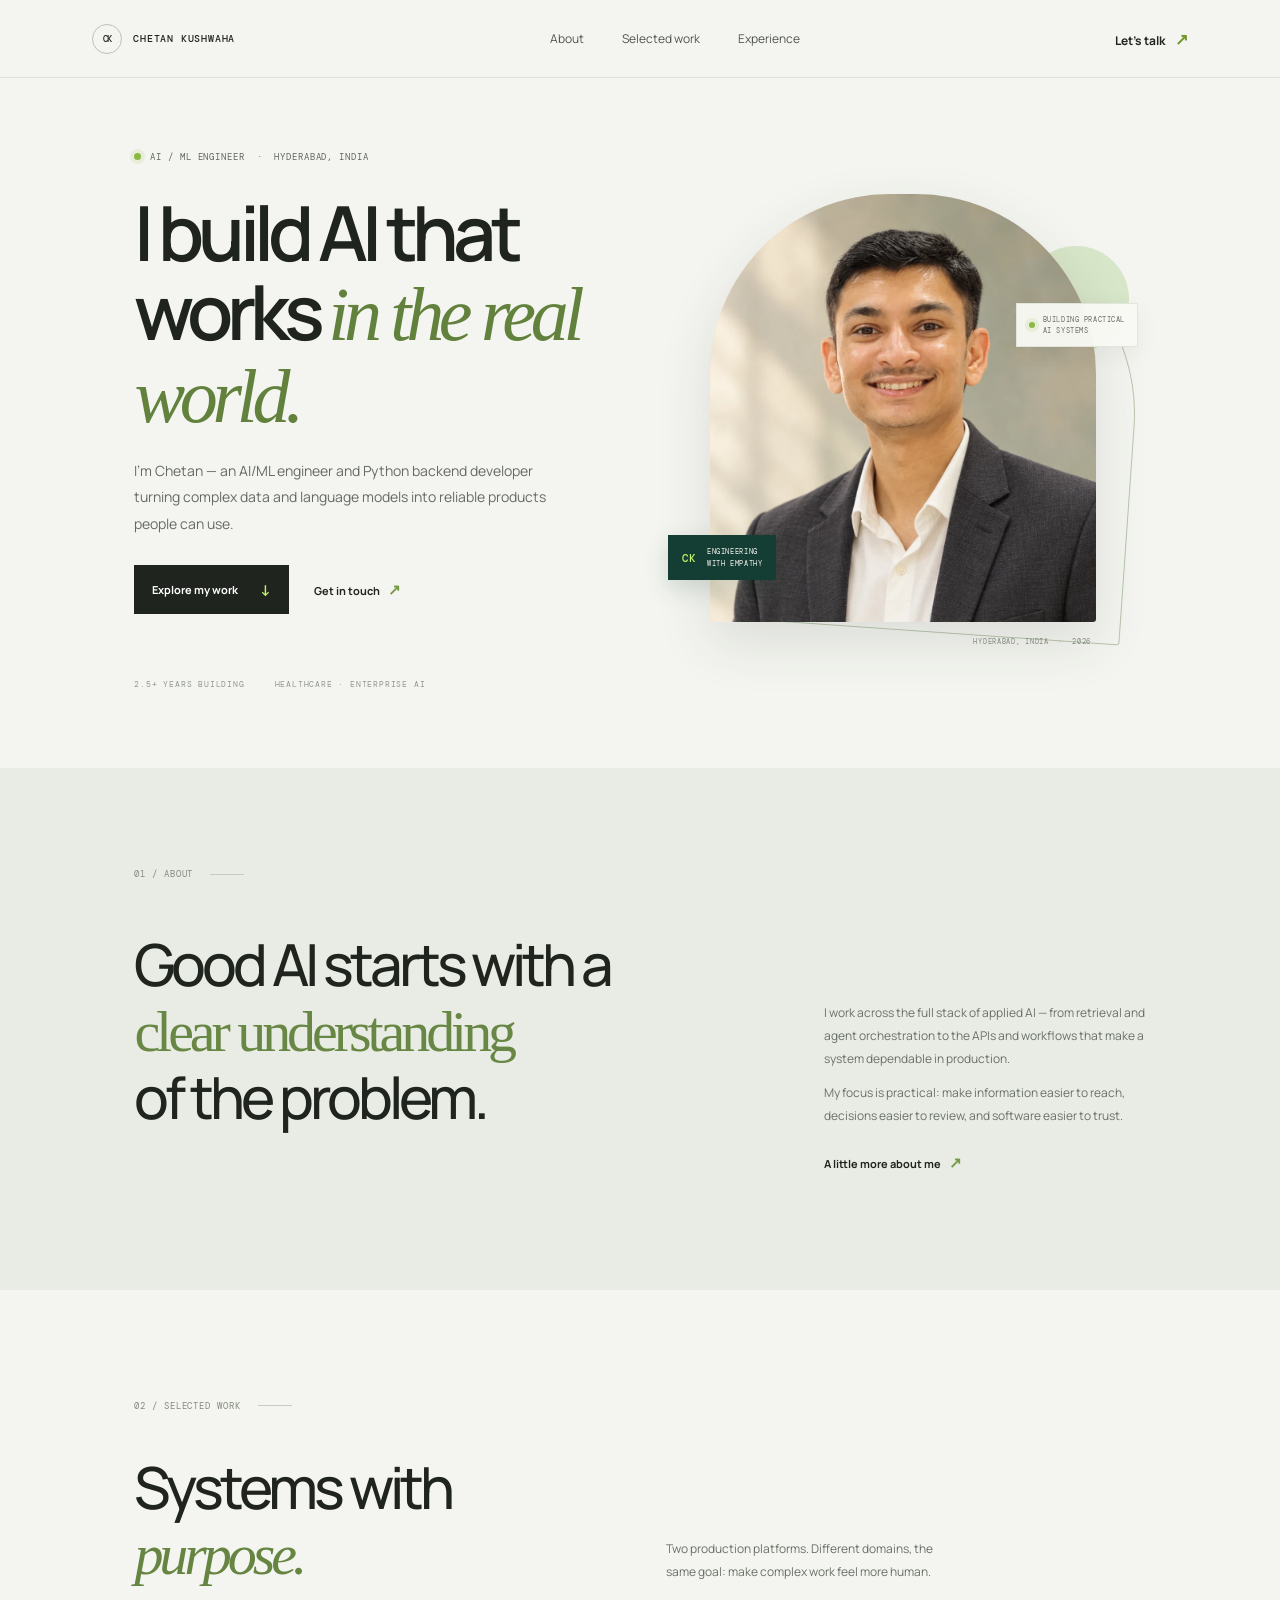
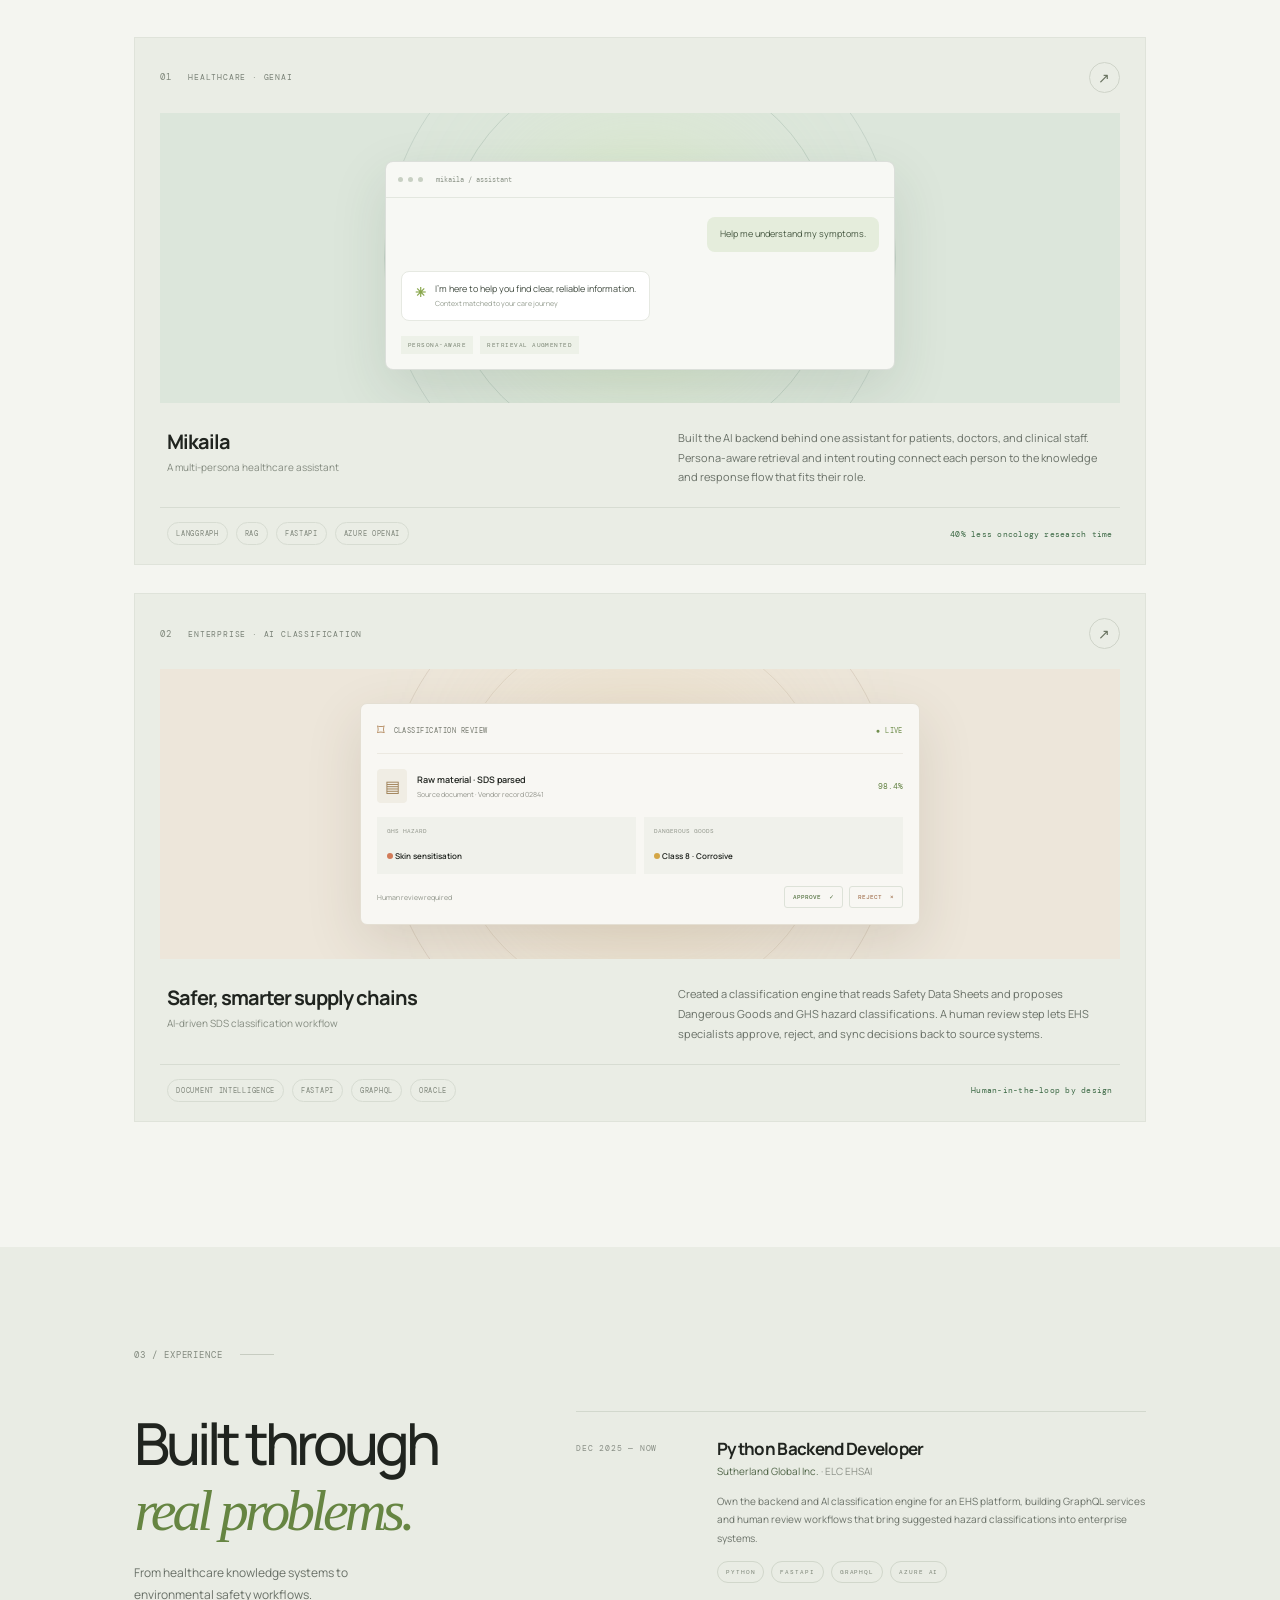
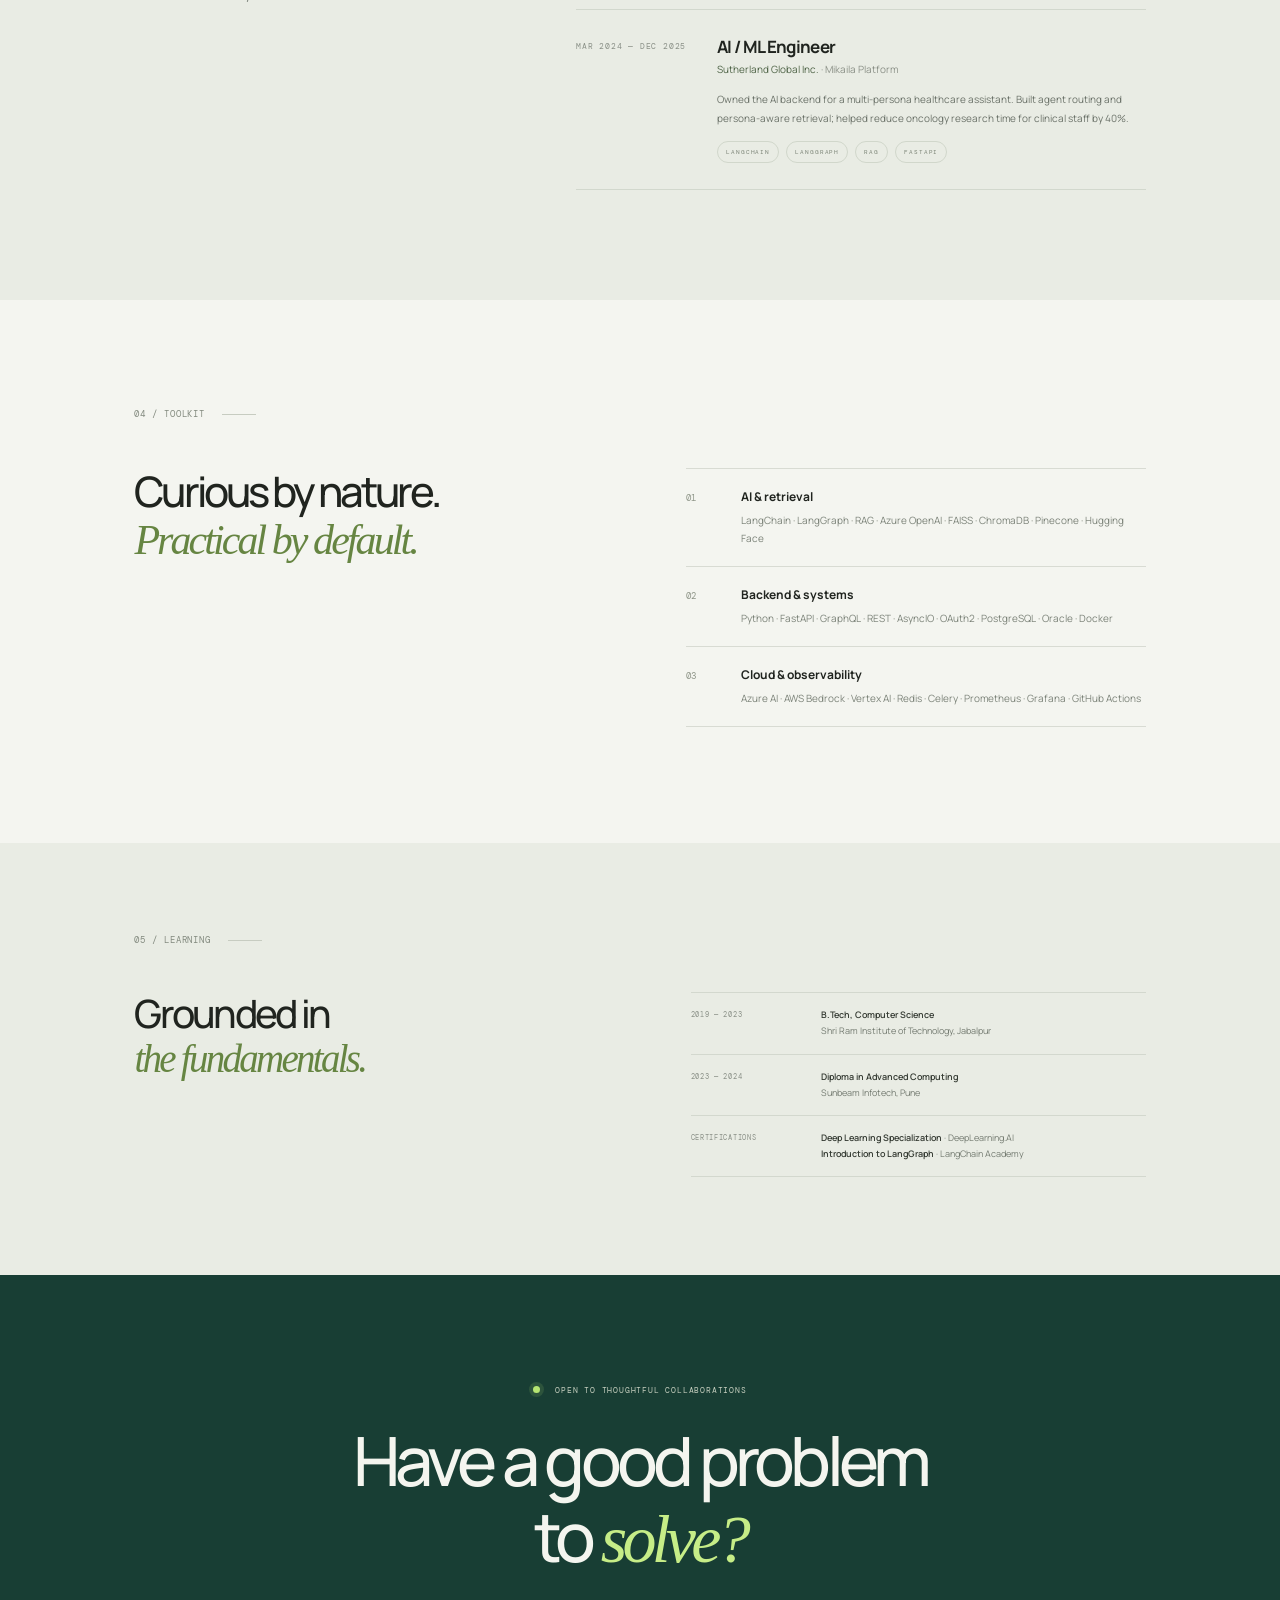
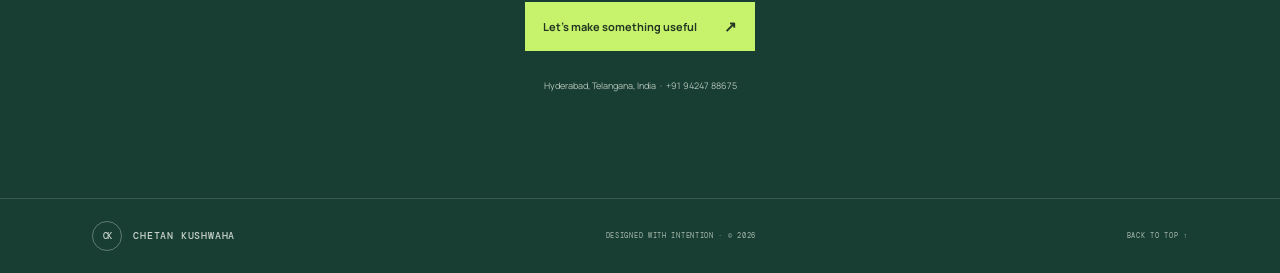
==== with-photo/index.html @ 338fa158 "Create personal portfolio website" ====
<!doctype html>
<html lang="en">
  <head>
    <meta charset="utf-8" />
    <meta name="viewport" content="width=device-width, initial-scale=1" />
    <meta name="theme-color" content="#f4f5f0" />
    <meta name="description" content="Chetan Kushwaha is an AI/ML engineer and Python backend developer building thoughtful, production-ready AI systems." />
    <title>Chetan Kushwaha — AI / ML Engineer</title>
    <link rel="preconnect" href="https://fonts.googleapis.com" />
    <link rel="preconnect" href="https://fonts.gstatic.com" crossorigin />
    <link href="https://fonts.googleapis.com/css2?family=DM+Mono:wght@400;500&family=Manrope:wght@400;500;600;700;800&display=swap" rel="stylesheet" />
    <link rel="stylesheet" href="styles.css" />
  </head>
  <body>
    <header class="topbar">
      <a class="wordmark" href="#home" aria-label="Chetan Kushwaha, home"><span class="wordmark-mark">CK</span><span>CHETAN KUSHWAHA</span></a>
      <nav class="nav-links" aria-label="Main navigation">
        <a href="#about">About</a><a href="#work">Selected work</a><a href="#experience">Experience</a>
      </nav>
      <a class="top-contact" href="mailto:ckushwaha536@gmail.com">Let’s talk <span aria-hidden="true">↗</span></a>
    </header>

    <main id="home">
      <section class="hero page-grid">
        <div class="hero-copy">
          <p class="eyebrow"><span class="status-dot"></span> AI / ML ENGINEER &nbsp;·&nbsp; HYDERABAD, INDIA</p>
          <h1>I build AI that<br />works <em>in the real world.</em></h1>
          <p class="hero-intro">I’m Chetan — an AI/ML engineer and Python backend developer turning complex data and language models into reliable products people can use.</p>
          <div class="hero-actions"><a class="button button-dark" href="#work">Explore my work <span aria-hidden="true">↓</span></a><a class="text-link" href="mailto:ckushwaha536@gmail.com">Get in touch <span aria-hidden="true">↗</span></a></div>
          <div class="hero-meta"><span>2.5+ YEARS BUILDING</span><span>HEALTHCARE · ENTERPRISE AI</span></div>
        </div>
        <div class="hero-photo-wrap">
          <div class="portrait-frame"><img src="assets/chetan-kushwaha.webp" alt="Chetan Kushwaha, AI/ML engineer" fetchpriority="high" /></div>
          <div class="portrait-index"><span>CK</span><span>ENGINEERING<br />WITH EMPATHY</span></div>
          <div class="portrait-note"><span class="status-dot"></span><span>BUILDING PRACTICAL<br />AI SYSTEMS</span></div>
          <span class="portrait-caption">HYDERABAD, INDIA&nbsp; · &nbsp;2026</span>
        </div>
      </section>

      <section class="intro-band" id="about">
        <div class="section-label"><span>01 / ABOUT</span><span class="label-line"></span></div>
        <div class="intro-content"><h2>Good AI starts with a<br /><span>clear understanding</span><br />of the problem.</h2><div class="intro-detail"><p>I work across the full stack of applied AI — from retrieval and agent orchestration to the APIs and workflows that make a system dependable in production.</p><p>My focus is practical: make information easier to reach, decisions easier to review, and software easier to trust.</p><a class="text-link" href="mailto:ckushwaha536@gmail.com">A little more about me <span aria-hidden="true">↗</span></a></div></div>
      </section>

      <section class="work-section" id="work">
        <div class="section-heading"><div class="section-label"><span>02 / SELECTED WORK</span><span class="label-line"></span></div><h2>Systems with<br /><em>purpose.</em></h2><p>Two production platforms. Different domains, the same goal: make complex work feel more human.</p></div>
        <div class="project-list">
          <article class="project-card project-health">
            <div class="project-top"><span class="project-index">01</span><span class="project-category">HEALTHCARE · GENAI</span><span class="project-arrow" aria-hidden="true">↗</span></div>
            <div class="project-visual health-visual" aria-hidden="true"><div class="health-window"><div class="window-bar"><i></i><i></i><i></i><span>mikaila / assistant</span></div><div class="chat-line chat-user">Help me understand my symptoms.</div><div class="chat-line chat-ai"><b>✳</b><span>I’m here to help you find clear, reliable information.<br /><small>Context matched to your care journey</small></span></div><div class="visual-tags"><span>PERSONA-AWARE</span><span>RETRIEVAL AUGMENTED</span></div></div><div class="visual-glow"></div></div>
            <div class="project-body"><div><h3>Mikaila</h3><p class="project-subtitle">A multi-persona healthcare assistant</p></div><p class="project-description">Built the AI backend behind one assistant for patients, doctors, and clinical staff. Persona-aware retrieval and intent routing connect each person to the knowledge and response flow that fits their role.</p></div>
            <div class="project-footer"><span>LANGGRAPH</span><span>RAG</span><span>FASTAPI</span><span>AZURE OPENAI</span><span class="project-impact">40% less oncology research time</span></div>
          </article>
          <article class="project-card project-safety">
            <div class="project-top"><span class="project-index">02</span><span class="project-category">ENTERPRISE · AI CLASSIFICATION</span><span class="project-arrow" aria-hidden="true">↗</span></div>
            <div class="project-visual safety-visual" aria-hidden="true"><div class="safety-panel"><div class="panel-heading"><span class="shield">⌑</span><span>CLASSIFICATION REVIEW</span><span class="panel-live">● LIVE</span></div><div class="material-row"><span class="material-icon">▤</span><div><b>Raw material · SDS parsed</b><small>Source document · Vendor record 02841</small></div><span class="confidence">98.4%</span></div><div class="classifications"><div><small>GHS HAZARD</small><b><i class="hazard-dot"></i> Skin sensitisation</b></div><div><small>DANGEROUS GOODS</small><b><i class="dg-dot"></i> Class 8 · Corrosive</b></div></div><div class="review-actions"><span>Human review required</span><b>APPROVE&nbsp; ✓</b><b>REJECT&nbsp; ×</b></div></div><div class="safety-orb"></div></div>
            <div class="project-body"><div><h3>Safer, smarter supply chains</h3><p class="project-subtitle">AI-driven SDS classification workflow</p></div><p class="project-description">Created a classification engine that reads Safety Data Sheets and proposes Dangerous Goods and GHS hazard classifications. A human review step lets EHS specialists approve, reject, and sync decisions back to source systems.</p></div>
            <div class="project-footer"><span>DOCUMENT INTELLIGENCE</span><span>FASTAPI</span><span>GRAPHQL</span><span>ORACLE</span><span class="project-impact">Human-in-the-loop by design</span></div>
          </article>
        </div>
      </section>

      <section class="experience-section" id="experience">
        <div class="section-label"><span>03 / EXPERIENCE</span><span class="label-line"></span></div>
        <div class="experience-layout"><div class="experience-heading"><h2>Built through<br /><em>real problems.</em></h2><p>From healthcare knowledge systems to environmental safety workflows.</p></div><div class="timeline">
          <article class="role"><div class="role-date">DEC 2025 — NOW</div><div class="role-content"><h3>Python Backend Developer</h3><p class="role-company">Sutherland Global Inc. <span>· ELC EHSAI</span></p><p>Own the backend and AI classification engine for an EHS platform, building GraphQL services and human review workflows that bring suggested hazard classifications into enterprise systems.</p><div class="role-tags"><span>PYTHON</span><span>FASTAPI</span><span>GRAPHQL</span><span>AZURE AI</span></div></div></article>
          <article class="role"><div class="role-date">MAR 2024 — DEC 2025</div><div class="role-content"><h3>AI / ML Engineer</h3><p class="role-company">Sutherland Global Inc. <span>· Mikaila Platform</span></p><p>Owned the AI backend for a multi-persona healthcare assistant. Built agent routing and persona-aware retrieval; helped reduce oncology research time for clinical staff by 40%.</p><div class="role-tags"><span>LANGCHAIN</span><span>LANGGRAPH</span><span>RAG</span><span>FASTAPI</span></div></div></article>
        </div></div>
      </section>

      <section class="toolkit-section"><div class="section-label"><span>04 / TOOLKIT</span><span class="label-line"></span></div><div class="toolkit-layout"><h2>Curious by nature.<br /><em>Practical by default.</em></h2><div class="toolkit-groups">
        <div class="toolkit-group"><span class="toolkit-number">01</span><div><h3>AI & retrieval</h3><p>LangChain · LangGraph · RAG · Azure OpenAI · FAISS · ChromaDB · Pinecone · Hugging Face</p></div></div>
        <div class="toolkit-group"><span class="toolkit-number">02</span><div><h3>Backend & systems</h3><p>Python · FastAPI · GraphQL · REST · AsyncIO · OAuth2 · PostgreSQL · Oracle · Docker</p></div></div>
        <div class="toolkit-group"><span class="toolkit-number">03</span><div><h3>Cloud & observability</h3><p>Azure AI · AWS Bedrock · Vertex AI · Redis · Celery · Prometheus · Grafana · GitHub Actions</p></div></div>
      </div></div></section>

      <section class="education-section"><div class="section-label"><span>05 / LEARNING</span><span class="label-line"></span></div><div class="education-grid"><h2>Grounded in<br /><em>the fundamentals.</em></h2><div class="education-items"><div><span>2019 — 2023</span><p><b>B.Tech, Computer Science</b><br />Shri Ram Institute of Technology, Jabalpur</p></div><div><span>2023 — 2024</span><p><b>Diploma in Advanced Computing</b><br />Sunbeam Infotech, Pune</p></div><div><span>CERTIFICATIONS</span><p><b>Deep Learning Specialization</b> · DeepLearning.AI<br /><b>Introduction to LangGraph</b> · LangChain Academy</p></div></div></div></section>

      <section class="contact-section"><div class="contact-kicker"><span class="status-dot"></span> OPEN TO THOUGHTFUL COLLABORATIONS</div><h2>Have a good problem<br />to <em>solve?</em></h2><a class="contact-cta" href="mailto:ckushwaha536@gmail.com">Let’s make something useful <span aria-hidden="true">↗</span></a><p>Hyderabad, Telangana, India &nbsp;·&nbsp; +91 94247 88675</p></section>
    </main>
    <footer><a class="wordmark" href="#home"><span class="wordmark-mark">CK</span><span>CHETAN KUSHWAHA</span></a><span>DESIGNED WITH INTENTION · © <span id="year">2026</span></span><a href="#home">BACK TO TOP ↑</a></footer>
    <script src="script.js"></script>
  </body>
</html>
---- with-photo/styles.css ----
:root{--paper:#f4f5f0;--ink:#20241f;--muted:#727871;--line:#d8dbd3;--green:#c6f36b;--forest:#143d33;--white:#fff;--mono:"DM Mono",monospace;--sans:"Manrope",sans-serif}*{box-sizing:border-box}html{scroll-behavior:smooth;scroll-padding-top:88px}body{margin:0;background:var(--paper);color:var(--ink);font-family:var(--sans);-webkit-font-smoothing:antialiased}a{color:inherit;text-decoration:none}.topbar{height:78px;padding:0 7.2%;display:flex;align-items:center;justify-content:space-between;border-bottom:1px solid rgba(32,36,31,.1)}.wordmark{display:inline-flex;align-items:center;gap:11px;font:500 10px var(--mono);letter-spacing:.08em}.wordmark-mark{display:grid;place-items:center;width:30px;height:30px;border:1px solid #bdc2b8;border-radius:50%;font:500 9px var(--mono);letter-spacing:-.05em}.nav-links{display:flex;gap:38px;font-size:12px;color:#50564f}.nav-links a,.top-contact,.text-link{transition:opacity .2s}.nav-links a:hover,.top-contact:hover,.text-link:hover{opacity:.58}.top-contact{font-size:12px;font-weight:700}.top-contact span{color:#739728;font-size:16px;margin-left:8px}.page-grid{padding-left:10.5%;padding-right:10.5%}.hero{min-height:690px;display:grid;grid-template-columns:1fr 1fr;align-items:center;gap:4%;padding-top:38px;padding-bottom:44px}.eyebrow,.section-label,.hero-meta,.art-side-note,.art-caption,.project-category,.project-index,.project-footer,.role-date,.role-tags,.toolkit-number,.education-items>div>span,.contact-kicker,footer>span,footer>a:last-child{font:400 9px var(--mono);letter-spacing:.1em}.eyebrow{color:#60675e;display:flex;align-items:center}.status-dot{display:inline-block;width:7px;height:7px;margin-right:9px;border-radius:50%;background:#89b942;box-shadow:0 0 0 4px rgba(137,185,66,.13)}h1,h2,h3,p{margin-top:0}.hero h1{margin:30px 0 22px;font-size:clamp(48px,6vw,76px);line-height:1.04;letter-spacing:-.075em;font-weight:600}.hero h1 em,.section-heading h2 em,.experience-heading h2 em,.toolkit-layout h2 em,.education-grid h2 em,.contact-section h2 em{font-family:Georgia,serif;font-weight:400;letter-spacing:-.07em}.hero h1 em{color:#62813c}.hero-intro{max-width:445px;margin-bottom:28px;font-size:14px;line-height:1.9;color:#656b63}.hero-actions{display:flex;align-items:center;gap:25px}.button{display:inline-flex;align-items:center;gap:22px;padding:14px 18px;font-size:11px;font-weight:700}.button-dark{background:var(--ink);color:white}.button-dark span{color:var(--green);font-size:15px}.text-link{font-size:11px;font-weight:700}.text-link span{margin-left:6px;color:#769b42;font-size:15px}.hero-meta{display:flex;gap:30px;margin-top:65px;color:#92978f;font-size:8px}.hero-art{position:relative;width:min(100%,500px);aspect-ratio:1/1;margin:0 auto;background:#e8ebe2;border-radius:50%;overflow:hidden}.hero-art:before{content:"";position:absolute;inset:13%;border-radius:50%;border:1px solid rgba(20,61,51,.12);background:radial-gradient(circle at 50% 42%,#f4f6ed 0,#edf0e7 33%,#e3e8dd 72%)}.art-orbit{position:absolute;z-index:1;left:50%;top:49%;border:1px solid rgba(20,61,51,.18);border-radius:50%;transform:translate(-50%,-50%) rotate(-28deg)}.orbit-one{width:72%;height:35%}.orbit-two{width:75%;height:45%;transform:translate(-50%,-50%) rotate(43deg)}.orbit-three{width:63%;height:63%;transform:translate(-50%,-50%) rotate(-56deg);border-style:dashed;opacity:.65}.art-core{position:absolute;z-index:2;top:50%;left:50%;width:116px;height:116px;transform:translate(-50%,-50%);display:flex;flex-direction:column;align-items:center;justify-content:center;gap:7px;border-radius:50%;background:var(--forest);box-shadow:0 14px 45px rgba(20,61,51,.19);color:#f3f5eb;text-align:center;font:400 8px/1.6 var(--mono);letter-spacing:.13em}.core-spark{font-size:27px;color:var(--green);line-height:1}.art-node{position:absolute;z-index:3;display:flex;align-items:center;gap:7px;padding:9px 12px;border:1px solid #d4d9cf;border-radius:30px;background:rgba(250,251,246,.94);box-shadow:0 5px 20px rgba(32,36,31,.05);font:400 7px var(--mono);letter-spacing:.08em;color:#525c50}.node-icon{color:#66863c;font-size:13px}.node-top{top:18%;left:43%}.node-right{top:54%;right:6%}.node-bottom{bottom:19%;left:28%}.art-side-note{position:absolute;top:41%;left:4%;font-size:8px;line-height:1.8;color:#737b6e}.art-side-note span{color:#9ba096}.art-caption{position:absolute;bottom:7%;left:50%;width:83%;transform:translateX(-50%);display:flex;justify-content:space-between;color:#878d82;font-size:7px}.intro-band{padding:100px 10.5% 112px;background:#e9ece4}.section-label{display:flex;align-items:center;gap:17px;color:#838a7f}.label-line{width:34px;height:1px;background:#c7ccc1}.intro-content{display:grid;grid-template-columns:1.3fr .7fr;gap:9%;margin-top:52px;align-items:end}.intro-content h2,.section-heading h2,.experience-heading h2,.toolkit-layout h2,.education-grid h2,.contact-section h2{font-size:clamp(40px,5vw,58px);line-height:1.12;letter-spacing:-.07em;font-weight:500}.intro-content h2 span{font-family:Georgia,serif;font-weight:400;color:#688744}.intro-detail{padding-bottom:5px}.intro-detail p,.section-heading>p,.experience-heading>p{font-size:12px;line-height:1.9;color:#697067}.intro-detail p{max-width:375px}.intro-detail .text-link{display:inline-block;margin-top:12px}.work-section{padding:110px 10.5% 125px}.section-heading{display:grid;grid-template-columns:1fr 1fr;align-items:end;margin-bottom:49px}.section-heading .section-label{grid-column:1/-1}.section-heading h2{margin:43px 0 0}.section-heading h2 em,.experience-heading h2 em,.toolkit-layout h2 em,.education-grid h2 em{color:#668542}.section-heading>p{max-width:280px;margin:0 0 4px 26px}.project-list{display:grid;gap:28px}.project-card{background:#eaede5;border:1px solid #dfe3da;padding:24px 25px 19px;overflow:hidden}.project-top{display:flex;align-items:center;gap:16px}.project-index{color:#7f877b}.project-category{font-size:8px;color:#7b8378}.project-arrow{margin-left:auto;width:31px;height:31px;border:1px solid #cfd4c9;border-radius:50%;display:grid;place-items:center;font-size:14px;color:#68725f}.project-visual{height:290px;margin-top:20px;position:relative;display:grid;place-items:center;overflow:hidden}.health-visual{background:#dce6db}.health-visual:before,.safety-visual:before{content:"";position:absolute;width:510px;height:510px;border-radius:50%;border:1px solid rgba(22,68,54,.11)}.health-visual:after{content:"";position:absolute;width:390px;height:390px;border-radius:50%;border:1px solid rgba(22,68,54,.12)}.health-window{position:relative;z-index:2;width:min(75%,510px);padding-bottom:15px;background:#f7f8f4;border:1px solid rgba(36,58,45,.13);border-radius:8px;box-shadow:0 20px 55px rgba(35,66,47,.13);transform:translateY(8px)}.window-bar{height:36px;display:flex;align-items:center;gap:5px;padding:0 12px;border-bottom:1px solid #e3e7df;color:#8b9387;font:400 7px var(--mono)}.window-bar i{width:5px;height:5px;border-radius:50%;background:#c8d0c3}.window-bar span{margin-left:8px}.chat-line{width:max-content;max-width:80%;margin:19px 15px 0;padding:10px 13px;border-radius:8px;font-size:9px;line-height:1.6}.chat-user{margin-left:auto;background:#e5eddc;color:#475842}.chat-ai{display:flex;gap:9px;background:white;border:1px solid #e6e9e2;color:#414b40}.chat-ai b{font-size:13px;color:#89a74d}.chat-ai small{color:#929a8d;font-size:7px}.visual-tags{display:flex;gap:7px;margin:15px 15px 0}.visual-tags span{padding:5px 7px;background:#edf1e8;color:#76816f;font:400 6px var(--mono);letter-spacing:.08em}.visual-glow{position:absolute;width:210px;height:210px;border-radius:50%;background:#d1f0a0;filter:blur(70px);opacity:.42}.project-body{display:grid;grid-template-columns:1fr 1fr;gap:8%;padding:25px 7px 20px}.project-body h3{font-size:20px;letter-spacing:-.05em;margin-bottom:5px}.project-subtitle{margin:0;font-size:10px;color:#858c81}.project-description{margin:0;color:#697067;font-size:11px;line-height:1.8}.project-footer{display:flex;align-items:center;gap:8px;flex-wrap:wrap;padding:14px 7px 0;border-top:1px solid #d7dcd2;color:#80877c;font-size:7px}.project-footer>span:not(.project-impact){padding:6px 8px;border:1px solid #d7dcd2;border-radius:20px}.project-impact{margin-left:auto;color:#3b6844;font-size:8px;letter-spacing:.03em}.safety-visual{background:#ede6da}.safety-visual:before{border-color:rgba(98,71,35,.12)}.safety-visual:after{content:"";position:absolute;width:380px;height:380px;border:1px solid rgba(98,71,35,.1);border-radius:50%}.safety-panel{position:relative;z-index:2;width:min(78%,560px);padding:16px;background:#f8f7f3;border:1px solid #e4dfd3;border-radius:7px;box-shadow:0 18px 55px rgba(86,66,39,.14)}.panel-heading{display:flex;align-items:center;gap:8px;padding-bottom:13px;border-bottom:1px solid #ece9e1;color:#777b70;font:400 7px var(--mono);letter-spacing:.07em}.shield{color:#ad8053;font-size:15px}.panel-live{margin-left:auto;color:#718f4e}.material-row{display:flex;align-items:center;gap:10px;padding:15px 0 14px}.material-icon{display:grid;place-items:center;width:30px;height:34px;border-radius:4px;background:#f0ede4;color:#9c7d52;font-size:16px}.material-row b{display:block;font-size:9px;font-weight:600}.material-row small{display:block;margin-top:4px;color:#92948b;font-size:7px}.confidence{margin-left:auto;color:#638243;font:400 8px var(--mono)}.classifications{display:grid;grid-template-columns:1fr 1fr;gap:8px}.classifications>div{padding:10px;background:#f0f1eb}.classifications small{display:block;margin-bottom:7px;color:#90958a;font:400 6px var(--mono)}.classifications b{font-size:8px;font-weight:600}.hazard-dot,.dg-dot{display:inline-block;width:6px;height:6px;border-radius:50%;background:#d27b58}.dg-dot{background:#d4a646}.review-actions{display:flex;align-items:center;gap:6px;margin-top:12px;color:#8e9388;font-size:7px}.review-actions span{margin-right:auto}.review-actions b{padding:6px 8px;border:1px solid #dde2d8;border-radius:3px;color:#557342;font:500 6px var(--mono)}.review-actions b:last-child{color:#a67857}.safety-orb{position:absolute;width:230px;height:230px;background:#e4c990;filter:blur(80px);opacity:.3}.experience-section{padding:102px 10.5% 110px;background:#e9ece4}.experience-layout{display:grid;grid-template-columns:.72fr 1.28fr;gap:12%;margin-top:50px}.experience-heading h2{margin-bottom:18px}.experience-heading>p{max-width:230px}.timeline{border-top:1px solid #d2d8cd}.role{display:grid;grid-template-columns:118px 1fr;gap:23px;padding:25px 0 26px;border-bottom:1px solid #d2d8cd}.role-date{padding-top:6px;color:#8a9087;font-size:8px}.role-content h3{margin-bottom:4px;font-size:17px;letter-spacing:-.04em}.role-company{font-size:10px;color:#4f6447}.role-company span{color:#8b9087}.role-content>p:not(.role-company){max-width:475px;margin:14px 0;color:#6b7269;font-size:10px;line-height:1.85}.role-tags{display:flex;gap:7px;flex-wrap:wrap}.role-tags span{padding:6px 8px;border:1px solid #d1d7cb;border-radius:20px;color:#788173;font-size:6px}.toolkit-section{padding:108px 10.5% 116px}.toolkit-layout{display:grid;grid-template-columns:1fr 1fr;gap:9%;margin-top:48px}.toolkit-layout h2{font-size:42px}.toolkit-group{display:grid;grid-template-columns:40px 1fr;gap:15px;padding:19px 0;border-bottom:1px solid var(--line)}.toolkit-group:first-child{border-top:1px solid var(--line)}.toolkit-number{padding-top:4px;color:#8e9588}.toolkit-group h3{margin-bottom:6px;font-size:12px}.toolkit-group p{margin:0;color:#7c8379;font-size:10px;line-height:1.8}.education-section{padding:91px 10.5% 98px;background:#e9ece4}.education-grid{display:grid;grid-template-columns:1fr 1fr;gap:10%;margin-top:46px}.education-grid h2{font-size:39px}.education-items>div{display:grid;grid-template-columns:112px 1fr;gap:18px;padding:14px 0;border-bottom:1px solid #d3d8ce}.education-items>div:first-child{border-top:1px solid #d3d8ce}.education-items>div>span{padding-top:3px;color:#8a9087;font-size:7px}.education-items p{margin:0;color:#747b71;font-size:9px;line-height:1.8}.education-items b{color:#343a32;font-weight:600}.contact-section{padding:110px 10.5% 106px;text-align:center;background:#183e34;color:#f4f5ef}.contact-kicker{color:#c6cfbf;font-size:8px}.contact-section .status-dot{background:#b5e572;box-shadow:0 0 0 4px rgba(181,229,114,.13)}.contact-section h2{margin:27px 0 24px;font-size:clamp(48px,6vw,68px)}.contact-section h2 em{color:#c6ed87}.contact-cta{display:inline-flex;gap:27px;align-items:center;padding:14px 18px;background:var(--green);color:#243623;font-size:11px;font-weight:700}.contact-cta span{font-size:15px}.contact-section>p{margin:28px 0 0;color:#b4c3b8;font-size:9px}footer{min-height:75px;padding:0 7.2%;display:flex;align-items:center;justify-content:space-between;background:#183e34;color:#c8d2c9;border-top:1px solid rgba(255,255,255,.15)}footer .wordmark-mark{border-color:rgba(255,255,255,.3)}footer>span,footer>a:last-child{font-size:7px;color:#a8b9ac}footer>a:last-child:hover{color:white}
@media(max-width:850px){.topbar{padding:0 5%;height:70px}.nav-links{gap:20px}.page-grid{padding-left:7%;padding-right:7%}.hero{min-height:600px;grid-template-columns:1.08fr .92fr}.hero h1{font-size:56px}.hero-art{width:100%}.art-node{font-size:6px}.intro-band,.work-section,.experience-section,.toolkit-section,.education-section{padding-left:7%;padding-right:7%}.project-body{gap:5%}.experience-layout{gap:6%}.role{grid-template-columns:95px 1fr;gap:14px}.toolkit-layout{gap:5%}}
@media(max-width:640px){html{scroll-padding-top:70px}.topbar{height:66px}.wordmark{font-size:8px}.wordmark-mark{width:27px;height:27px}.nav-links{display:none}.top-contact{font-size:10px}.hero{display:flex;flex-direction:column;align-items:stretch;padding-top:74px;padding-bottom:66px;gap:55px}.hero h1{font-size:clamp(48px,12vw,68px)}.hero-intro{font-size:13px}.hero-meta{margin-top:43px;gap:13px;font-size:7px}.hero-art{width:min(100%,430px)}.intro-band{padding-top:72px;padding-bottom:75px}.intro-content{display:block;margin-top:39px}.intro-content h2,.section-heading h2,.experience-heading h2,.toolkit-layout h2,.education-grid h2{font-size:clamp(38px,10vw,49px)}.intro-detail{margin-top:27px}.work-section{padding-top:73px;padding-bottom:77px}.section-heading{display:block;margin-bottom:32px}.section-heading h2{margin-top:36px}.section-heading>p{margin:14px 0 0;max-width:330px}.project-card{padding:16px 14px 15px}.project-top{gap:10px}.project-category{font-size:6px}.project-visual{height:230px;margin-top:15px}.health-window{width:87%}.safety-panel{width:90%;padding:12px}.project-body{display:block;padding:20px 4px 16px}.project-description{margin-top:14px}.project-footer{padding-left:4px;padding-right:4px}.project-impact{width:100%;margin:4px 0 0}.experience-section{padding-top:72px;padding-bottom:77px}.experience-layout{display:block;margin-top:36px}.experience-heading>p{max-width:300px}.timeline{margin-top:35px}.role{grid-template-columns:1fr;gap:10px;padding:20px 0}.role-date{font-size:7px}.role-content h3{font-size:16px}.toolkit-section{padding-top:76px;padding-bottom:78px}.toolkit-layout{display:block;margin-top:38px}.toolkit-layout h2{margin-bottom:29px}.education-section{padding-top:72px;padding-bottom:75px}.education-grid{display:block;margin-top:36px}.education-items{margin-top:18px}.education-items>div{grid-template-columns:88px 1fr;gap:10px}.contact-section{padding:80px 6% 75px}.contact-section h2{font-size:clamp(47px,12vw,61px)}.contact-section>p{font-size:8px}footer{padding:17px 5%;min-height:72px;gap:10px}footer>span{display:none}footer>a:last-child{font-size:7px}}
@media(prefers-reduced-motion:reduce){html{scroll-behavior:auto}*,*::before,*::after{animation-duration:.01ms!important;animation-iteration-count:1!important;transition-duration:.01ms!important}}
.hero-photo-wrap{position:relative;width:min(100%,470px);aspect-ratio:1/1;margin:0 auto}.hero-photo-wrap:before{content:"";position:absolute;inset:8% 1% 5% 14%;border:1px solid #b9c4ae;border-radius:190px 190px 3px 3px;transform:rotate(4deg)}.hero-photo-wrap:after{content:"";position:absolute;z-index:0;width:106px;height:106px;right:2%;top:13%;border-radius:50%;background:#d7e5c8}.portrait-frame{position:absolute;z-index:1;inset:2% 9% 7% 9%;overflow:hidden;border-radius:180px 180px 3px 3px;background:#e8e2d5;box-shadow:0 20px 55px rgba(39,51,38,.12)}.portrait-frame img{width:100%;height:100%;display:block;object-fit:cover;object-position:center 23%}.portrait-index{position:absolute;z-index:2;left:0;bottom:16%;display:flex;align-items:center;gap:11px;padding:11px 14px;background:var(--forest);color:#f4f5ef;box-shadow:0 8px 24px rgba(20,61,51,.16)}.portrait-index>span:first-child{font:500 11px var(--mono);color:var(--green)}.portrait-index>span:last-child{font:400 7px/1.6 var(--mono);letter-spacing:.09em}.portrait-note{position:absolute;z-index:2;right:0;top:25%;display:flex;align-items:center;padding:10px 12px;background:rgba(249,250,245,.95);border:1px solid #e1e5dc;box-shadow:0 7px 24px rgba(32,36,31,.06);font:400 7px/1.6 var(--mono);letter-spacing:.08em;color:#687064}.portrait-note .status-dot{width:6px;height:6px;margin-right:8px}.portrait-caption{position:absolute;z-index:2;right:10%;bottom:2%;font:400 7px var(--mono);letter-spacing:.1em;color:#838a7f}
@media(max-width:850px){.hero-photo-wrap{width:100%}}
@media(max-width:640px){.hero-photo-wrap{width:min(88%,390px);margin-top:0;aspect-ratio:.96}.portrait-frame{inset:2% 9% 7% 9%}.portrait-index{left:-4%;bottom:15%}.portrait-note{right:-3%;top:23%}}
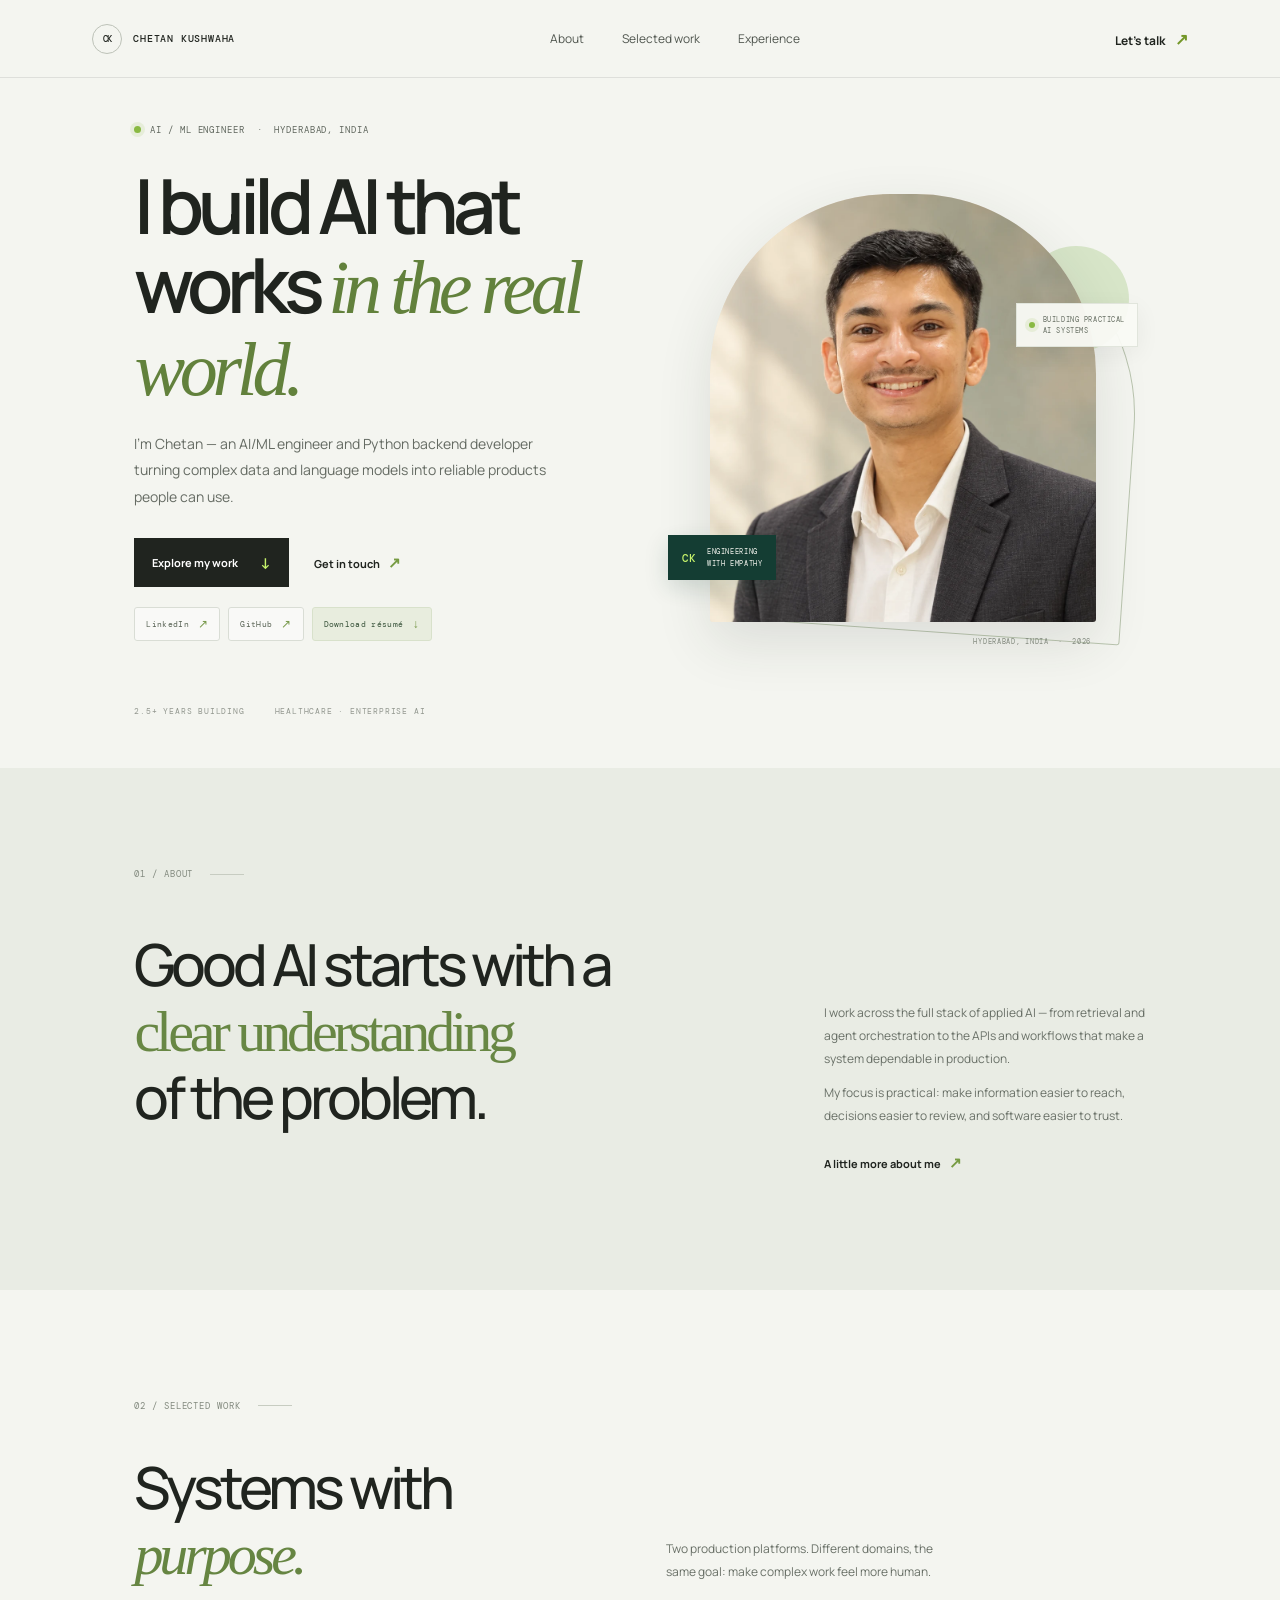
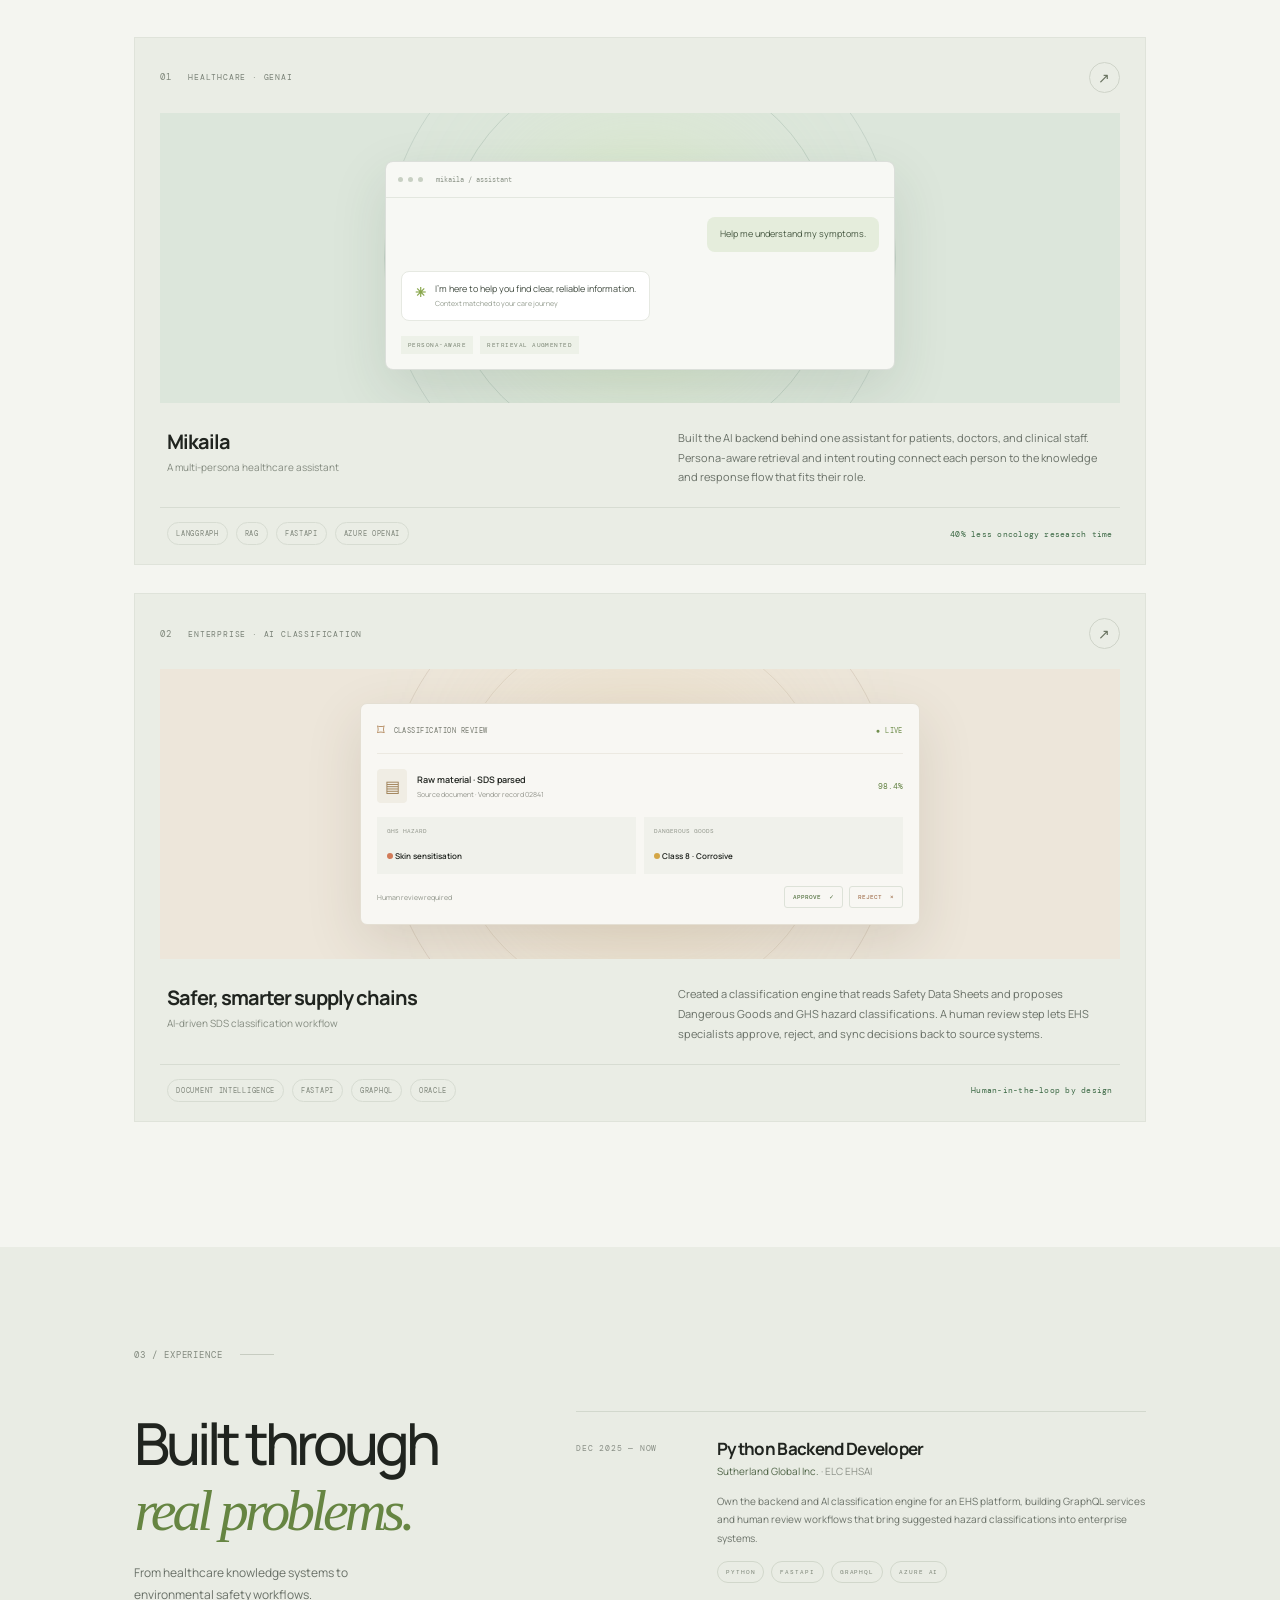
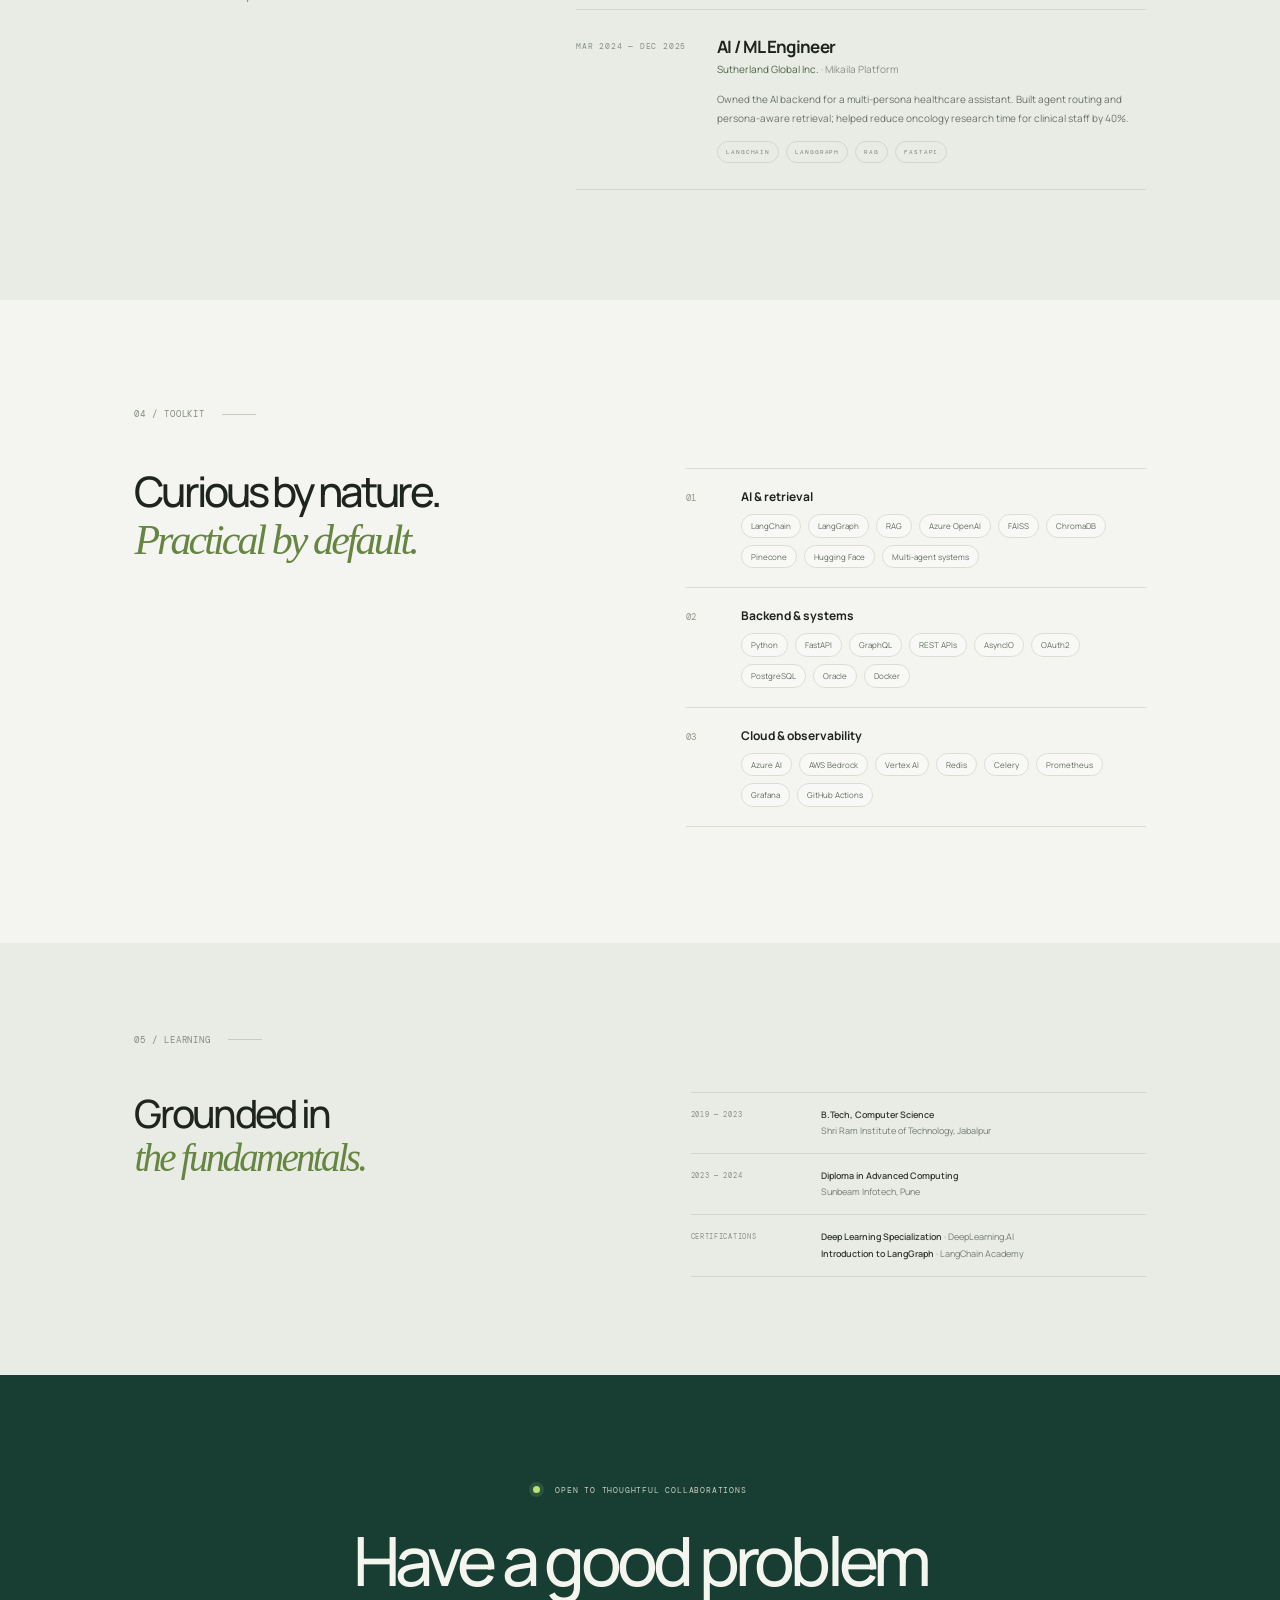
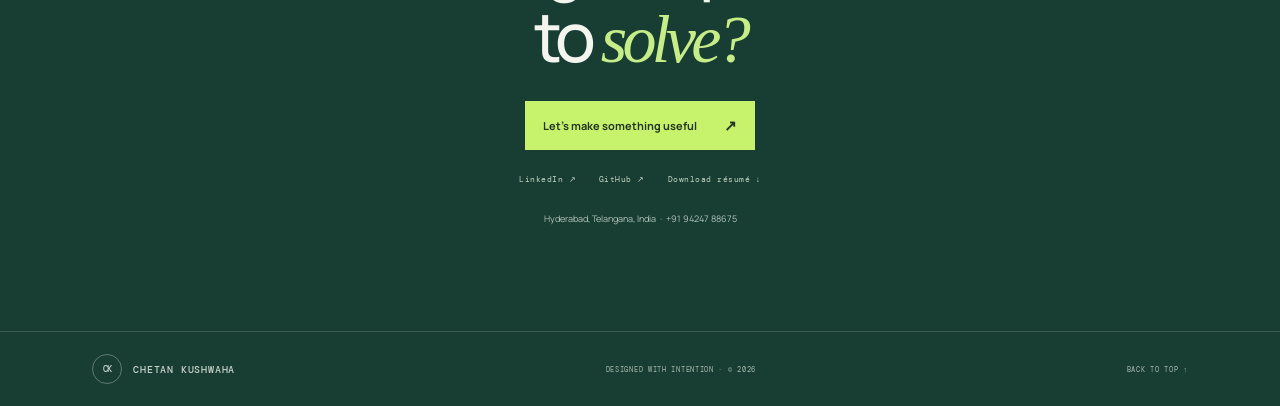
==== commit b3620a72: "Add profile links, skills, resume download, and motion" ====
--- a/with-photo/index.html
+++ b/with-photo/index.html
@@ -27,6 +27,11 @@
           <h1>I build AI that<br />works <em>in the real world.</em></h1>
           <p class="hero-intro">I’m Chetan — an AI/ML engineer and Python backend developer turning complex data and language models into reliable products people can use.</p>
           <div class="hero-actions"><a class="button button-dark" href="#work">Explore my work <span aria-hidden="true">↓</span></a><a class="text-link" href="mailto:ckushwaha536@gmail.com">Get in touch <span aria-hidden="true">↗</span></a></div>
+          <div class="hero-links" aria-label="Profiles and resume">
+            <a href="https://linkedin.com/in/chetan-kushwaha-dev" target="_blank" rel="noopener noreferrer">LinkedIn <span aria-hidden="true">↗</span></a>
+            <a href="https://github.com/D6-80758-ChetanKushwaha" target="_blank" rel="noopener noreferrer">GitHub <span aria-hidden="true">↗</span></a>
+            <a class="resume-link" href="../assets/chetan-kushwaha-resume.pdf" download>Download résumé <span aria-hidden="true">↓</span></a>
+          </div>
           <div class="hero-meta"><span>2.5+ YEARS BUILDING</span><span>HEALTHCARE · ENTERPRISE AI</span></div>
         </div>
         <div class="hero-photo-wrap">
@@ -69,14 +74,14 @@
       </section>
 
       <section class="toolkit-section"><div class="section-label"><span>04 / TOOLKIT</span><span class="label-line"></span></div><div class="toolkit-layout"><h2>Curious by nature.<br /><em>Practical by default.</em></h2><div class="toolkit-groups">
-        <div class="toolkit-group"><span class="toolkit-number">01</span><div><h3>AI & retrieval</h3><p>LangChain · LangGraph · RAG · Azure OpenAI · FAISS · ChromaDB · Pinecone · Hugging Face</p></div></div>
-        <div class="toolkit-group"><span class="toolkit-number">02</span><div><h3>Backend & systems</h3><p>Python · FastAPI · GraphQL · REST · AsyncIO · OAuth2 · PostgreSQL · Oracle · Docker</p></div></div>
-        <div class="toolkit-group"><span class="toolkit-number">03</span><div><h3>Cloud & observability</h3><p>Azure AI · AWS Bedrock · Vertex AI · Redis · Celery · Prometheus · Grafana · GitHub Actions</p></div></div>
+        <div class="toolkit-group"><span class="toolkit-number">01</span><div><h3>AI & retrieval</h3><div class="skill-chips"><span>LangChain</span><span>LangGraph</span><span>RAG</span><span>Azure OpenAI</span><span>FAISS</span><span>ChromaDB</span><span>Pinecone</span><span>Hugging Face</span><span>Multi-agent systems</span></div></div></div>
+        <div class="toolkit-group"><span class="toolkit-number">02</span><div><h3>Backend & systems</h3><div class="skill-chips"><span>Python</span><span>FastAPI</span><span>GraphQL</span><span>REST APIs</span><span>AsyncIO</span><span>OAuth2</span><span>PostgreSQL</span><span>Oracle</span><span>Docker</span></div></div></div>
+        <div class="toolkit-group"><span class="toolkit-number">03</span><div><h3>Cloud & observability</h3><div class="skill-chips"><span>Azure AI</span><span>AWS Bedrock</span><span>Vertex AI</span><span>Redis</span><span>Celery</span><span>Prometheus</span><span>Grafana</span><span>GitHub Actions</span></div></div></div>
       </div></div></section>
 
       <section class="education-section"><div class="section-label"><span>05 / LEARNING</span><span class="label-line"></span></div><div class="education-grid"><h2>Grounded in<br /><em>the fundamentals.</em></h2><div class="education-items"><div><span>2019 — 2023</span><p><b>B.Tech, Computer Science</b><br />Shri Ram Institute of Technology, Jabalpur</p></div><div><span>2023 — 2024</span><p><b>Diploma in Advanced Computing</b><br />Sunbeam Infotech, Pune</p></div><div><span>CERTIFICATIONS</span><p><b>Deep Learning Specialization</b> · DeepLearning.AI<br /><b>Introduction to LangGraph</b> · LangChain Academy</p></div></div></div></section>
 
-      <section class="contact-section"><div class="contact-kicker"><span class="status-dot"></span> OPEN TO THOUGHTFUL COLLABORATIONS</div><h2>Have a good problem<br />to <em>solve?</em></h2><a class="contact-cta" href="mailto:ckushwaha536@gmail.com">Let’s make something useful <span aria-hidden="true">↗</span></a><p>Hyderabad, Telangana, India &nbsp;·&nbsp; +91 94247 88675</p></section>
+      <section class="contact-section"><div class="contact-kicker"><span class="status-dot"></span> OPEN TO THOUGHTFUL COLLABORATIONS</div><h2>Have a good problem<br />to <em>solve?</em></h2><a class="contact-cta" href="mailto:ckushwaha536@gmail.com">Let’s make something useful <span aria-hidden="true">↗</span></a><div class="contact-links"><a href="https://linkedin.com/in/chetan-kushwaha-dev" target="_blank" rel="noopener noreferrer">LinkedIn ↗</a><a href="https://github.com/D6-80758-ChetanKushwaha" target="_blank" rel="noopener noreferrer">GitHub ↗</a><a href="../assets/chetan-kushwaha-resume.pdf" download>Download résumé ↓</a></div><p>Hyderabad, Telangana, India &nbsp;·&nbsp; +91 94247 88675</p></section>
     </main>
     <footer><a class="wordmark" href="#home"><span class="wordmark-mark">CK</span><span>CHETAN KUSHWAHA</span></a><span>DESIGNED WITH INTENTION · © <span id="year">2026</span></span><a href="#home">BACK TO TOP ↑</a></footer>
     <script src="script.js"></script>
--- a/with-photo/styles.css
+++ b/with-photo/styles.css
@@ -5,3 +5,6 @@
 .hero-photo-wrap{position:relative;width:min(100%,470px);aspect-ratio:1/1;margin:0 auto}.hero-photo-wrap:before{content:"";position:absolute;inset:8% 1% 5% 14%;border:1px solid #b9c4ae;border-radius:190px 190px 3px 3px;transform:rotate(4deg)}.hero-photo-wrap:after{content:"";position:absolute;z-index:0;width:106px;height:106px;right:2%;top:13%;border-radius:50%;background:#d7e5c8}.portrait-frame{position:absolute;z-index:1;inset:2% 9% 7% 9%;overflow:hidden;border-radius:180px 180px 3px 3px;background:#e8e2d5;box-shadow:0 20px 55px rgba(39,51,38,.12)}.portrait-frame img{width:100%;height:100%;display:block;object-fit:cover;object-position:center 23%}.portrait-index{position:absolute;z-index:2;left:0;bottom:16%;display:flex;align-items:center;gap:11px;padding:11px 14px;background:var(--forest);color:#f4f5ef;box-shadow:0 8px 24px rgba(20,61,51,.16)}.portrait-index>span:first-child{font:500 11px var(--mono);color:var(--green)}.portrait-index>span:last-child{font:400 7px/1.6 var(--mono);letter-spacing:.09em}.portrait-note{position:absolute;z-index:2;right:0;top:25%;display:flex;align-items:center;padding:10px 12px;background:rgba(249,250,245,.95);border:1px solid #e1e5dc;box-shadow:0 7px 24px rgba(32,36,31,.06);font:400 7px/1.6 var(--mono);letter-spacing:.08em;color:#687064}.portrait-note .status-dot{width:6px;height:6px;margin-right:8px}.portrait-caption{position:absolute;z-index:2;right:10%;bottom:2%;font:400 7px var(--mono);letter-spacing:.1em;color:#838a7f}
 @media(max-width:850px){.hero-photo-wrap{width:100%}}
 @media(max-width:640px){.hero-photo-wrap{width:min(88%,390px);margin-top:0;aspect-ratio:.96}.portrait-frame{inset:2% 9% 7% 9%}.portrait-index{left:-4%;bottom:15%}.portrait-note{right:-3%;top:23%}}
+.hero-links{display:flex;flex-wrap:wrap;gap:8px;margin-top:20px}.hero-links a{display:inline-flex;align-items:center;gap:9px;padding:8px 11px;border:1px solid #d9ddd5;border-radius:3px;background:rgba(255,255,255,.45);color:#566052;font:400 8px var(--mono);letter-spacing:.04em;transition:transform .22s ease,border-color .22s ease,background .22s ease}.hero-links a span{color:#78994b;font-size:12px}.hero-links a:hover{transform:translateY(-2px);border-color:#b8c9a6;background:#fff}.hero-links .resume-link{background:#e8edde;border-color:#d8e1cb;color:#38533a}.contact-links{display:flex;justify-content:center;flex-wrap:wrap;gap:23px;margin:24px 0 0}.contact-links a{color:#c6d7c5;font:400 8px var(--mono);letter-spacing:.06em;transition:color .2s ease,transform .2s ease}.contact-links a:hover{color:var(--green);transform:translateY(-2px)}.skill-chips{display:flex;flex-wrap:wrap;gap:7px;padding-top:3px}.skill-chips span{padding:6px 9px;border:1px solid #d9ded4;border-radius:20px;background:rgba(255,255,255,.4);color:#626b5e;font-size:8px;line-height:1.2;transition:background .2s ease,border-color .2s ease,color .2s ease}.skill-chips span:hover{background:#e5eddc;border-color:#c5d5b4;color:#38533a}.project-card{transition:transform .28s ease,box-shadow .28s ease}.portrait-frame img{transition:transform .7s cubic-bezier(.2,.7,.2,1)}.hero-photo-wrap:hover .portrait-frame img{transform:scale(1.025)}
+@media(prefers-reduced-motion:no-preference){.hero-copy{animation:soft-rise .72s .06s both}.hero-art,.hero-photo-wrap{animation:soft-rise .9s .16s both}.art-orbit{animation:orbit-breathe 8s ease-in-out infinite}.hero-photo-wrap:after{animation:soft-pulse 6s ease-in-out infinite}.project-card:hover{transform:translateY(-4px);box-shadow:0 16px 38px rgba(32,36,31,.08)}.reveal{opacity:0;transform:translateY(18px);transition:opacity .65s ease,transform .65s cubic-bezier(.2,.7,.2,1)}.reveal.is-visible{opacity:1;transform:translateY(0)}.project-card.reveal:nth-child(2){transition-delay:.12s}.hero-links a{animation:soft-rise .55s both}.hero-links a:nth-child(1){animation-delay:.34s}.hero-links a:nth-child(2){animation-delay:.42s}.hero-links a:nth-child(3){animation-delay:.5s}}
+@keyframes soft-rise{from{opacity:0;transform:translateY(14px)}to{opacity:1;transform:translateY(0)}}@keyframes orbit-breathe{0%,100%{opacity:.52}50%{opacity:.94}}@keyframes soft-pulse{0%,100%{transform:scale(.96);opacity:.72}50%{transform:scale(1.04);opacity:1}}
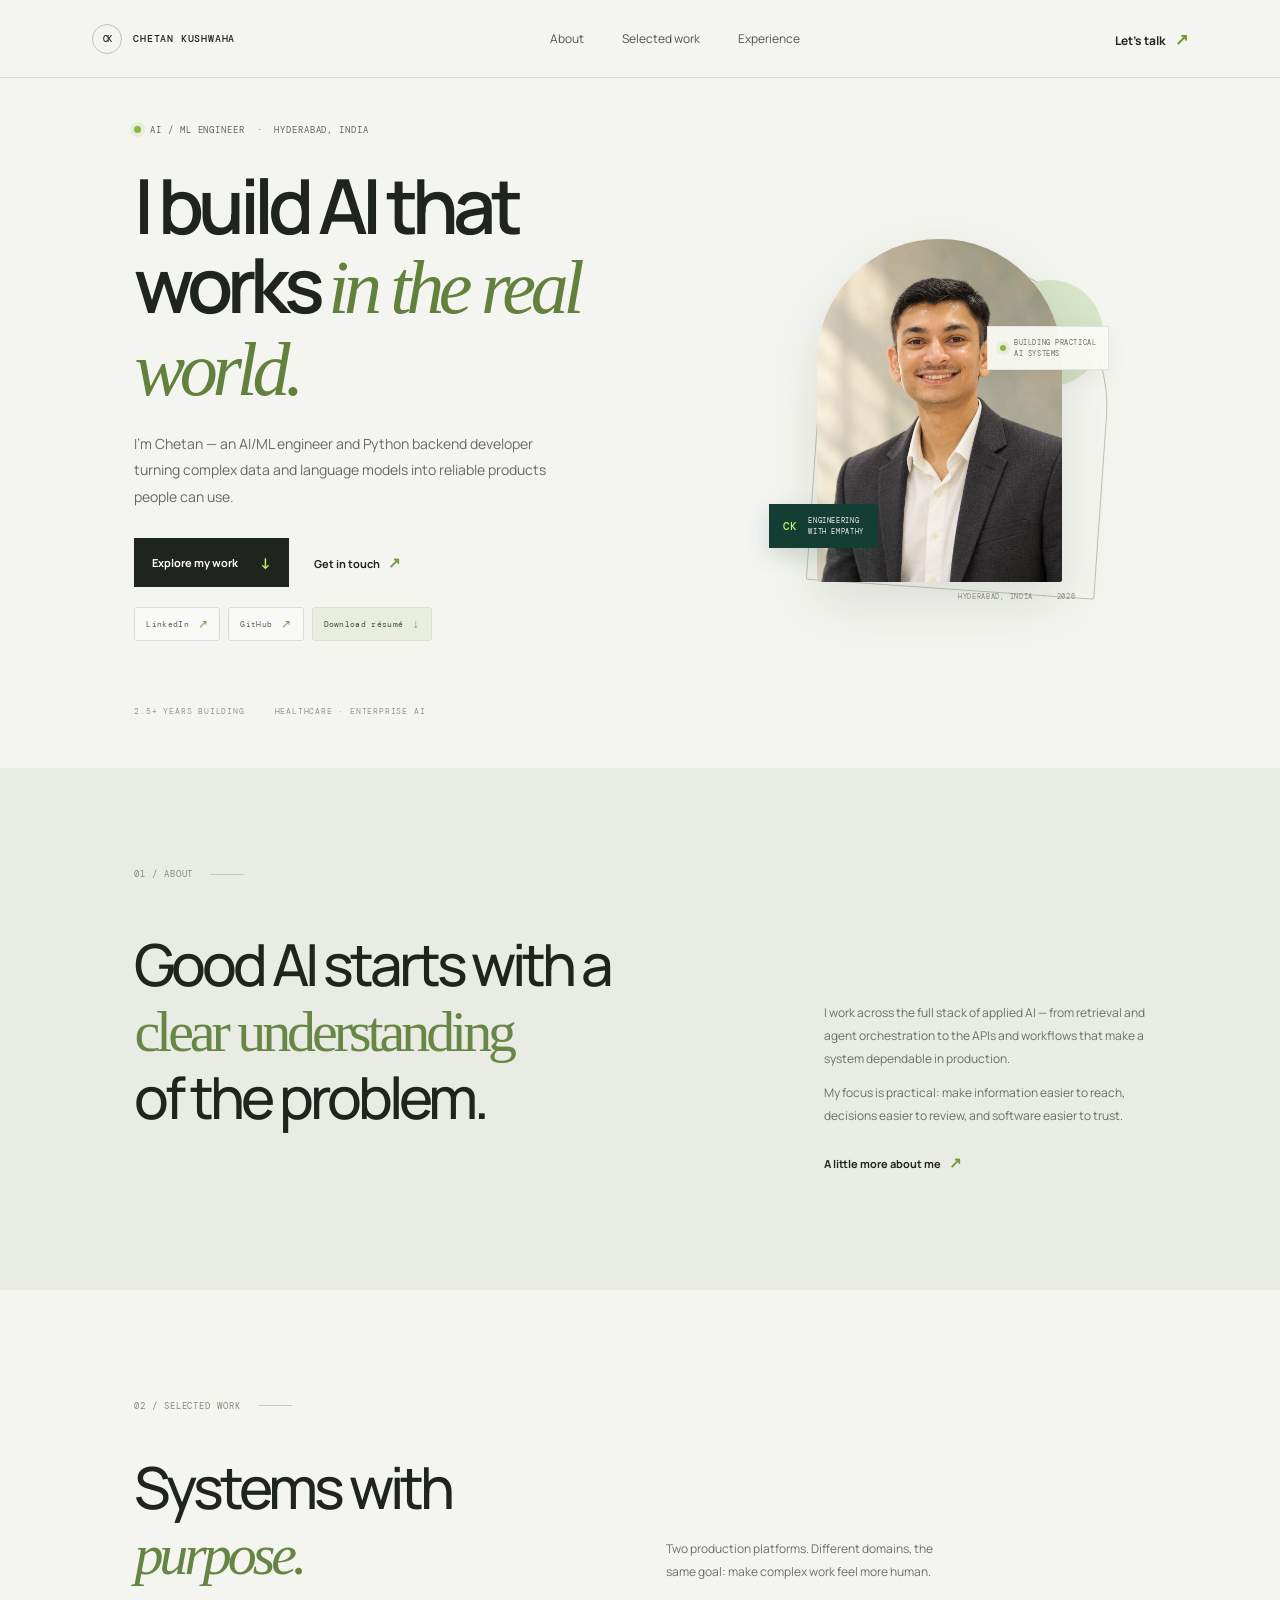
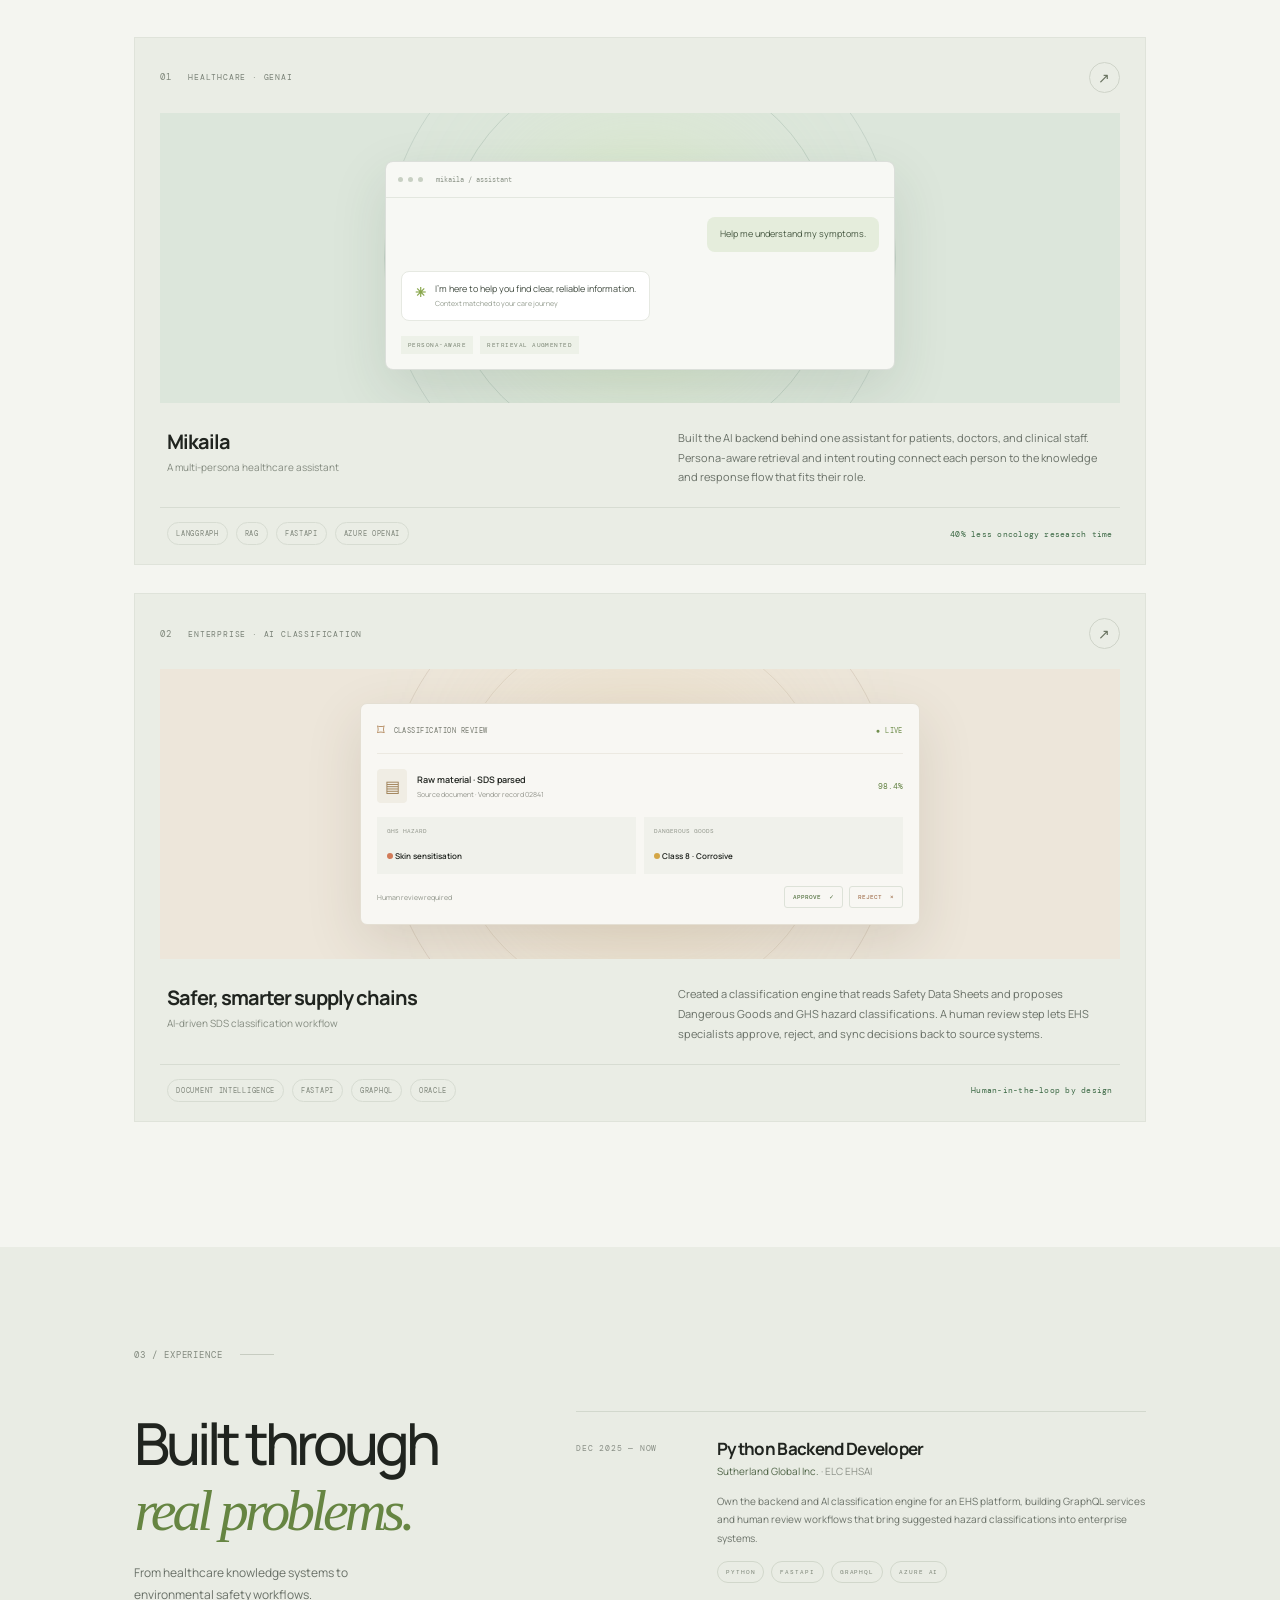
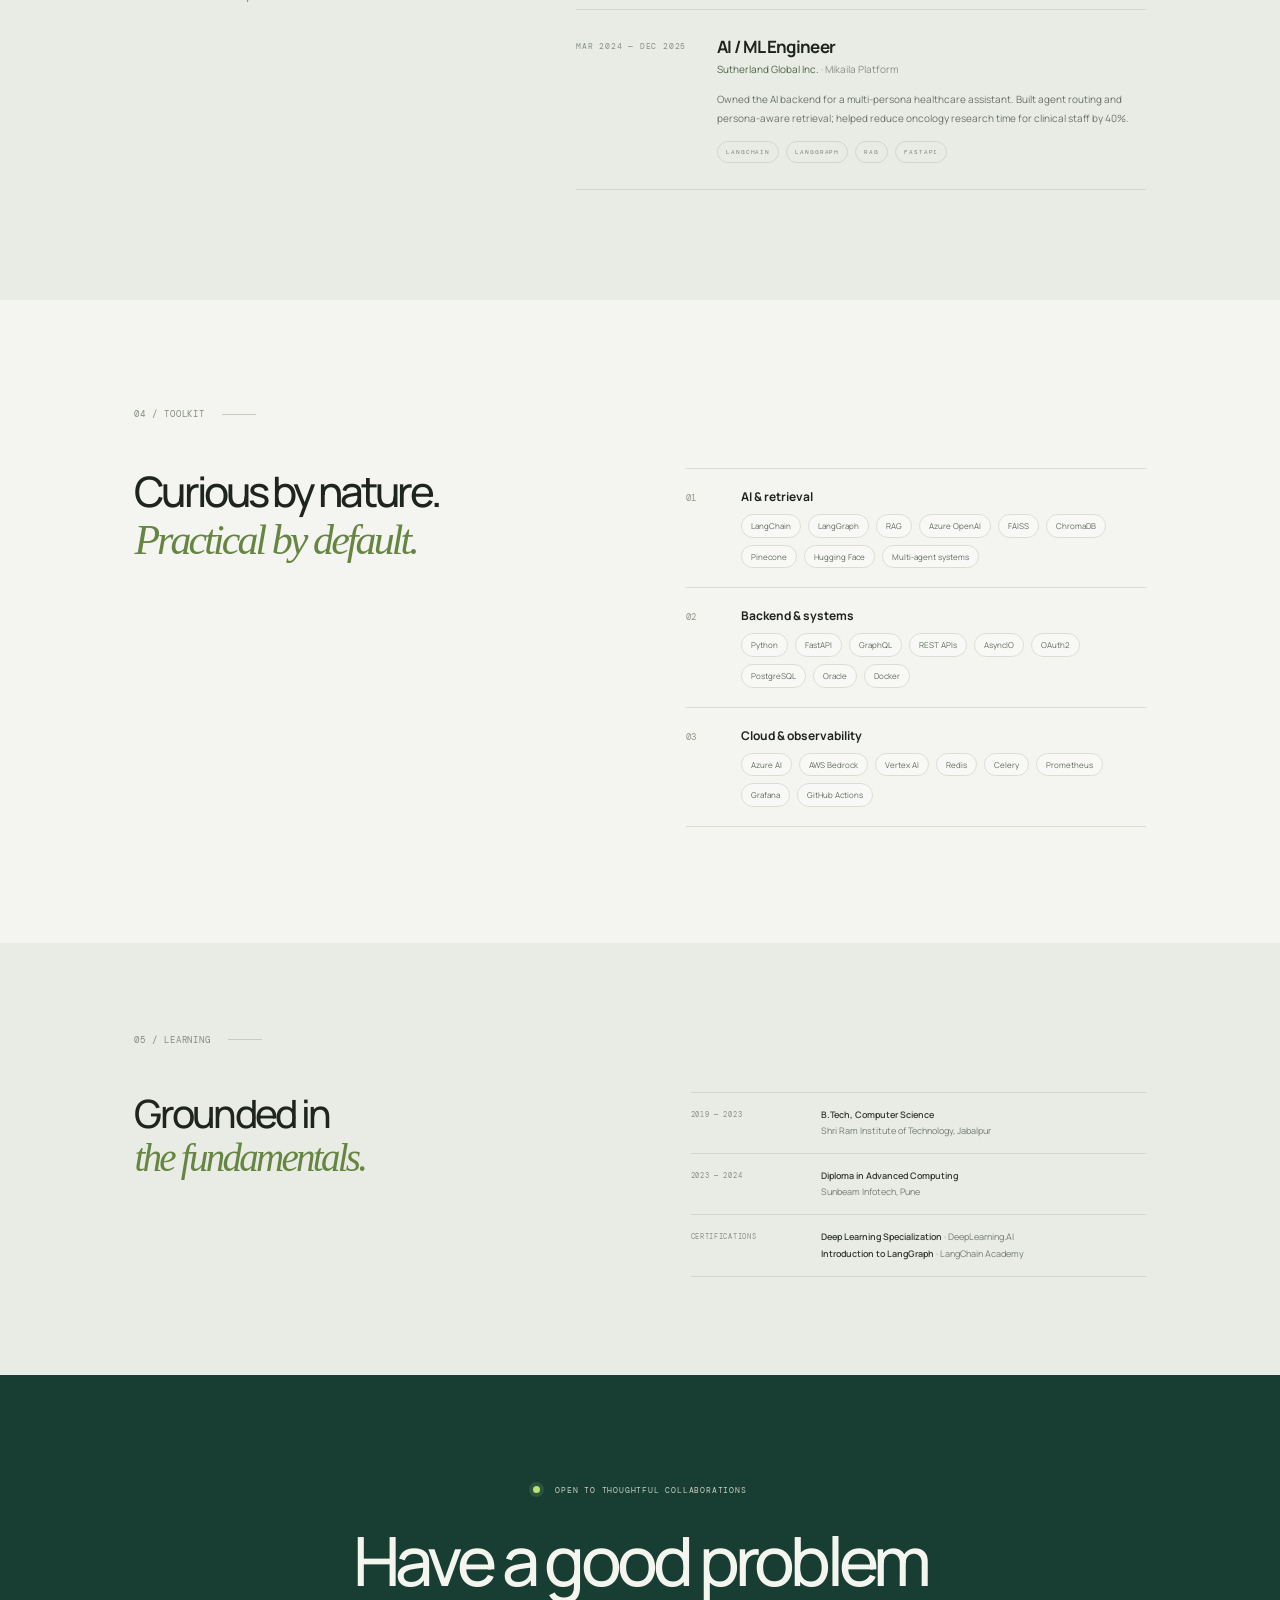
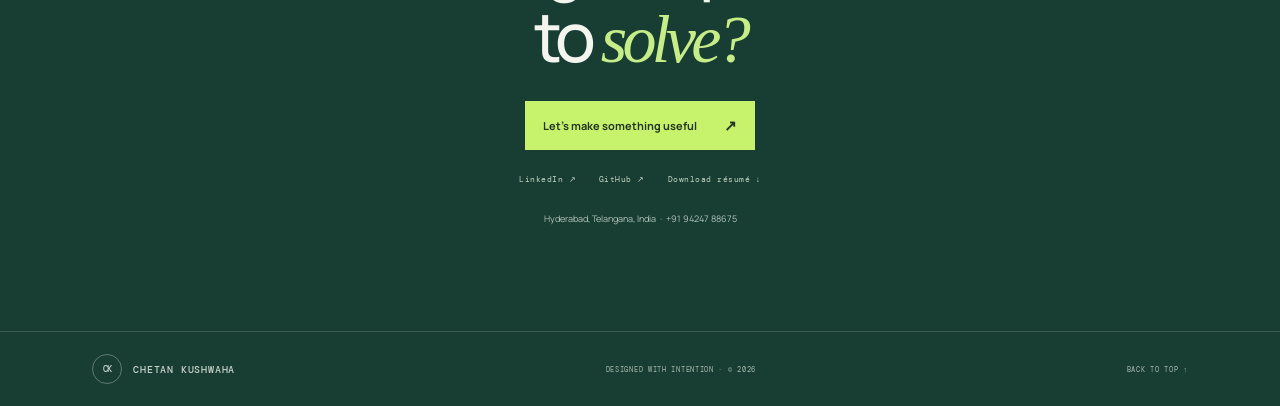
==== commit 1716c4ec: "Balance homepage portrait and headline columns" ====
--- a/with-photo/index.html
+++ b/with-photo/index.html
@@ -9,7 +9,7 @@
     <link rel="preconnect" href="https://fonts.googleapis.com" />
     <link rel="preconnect" href="https://fonts.gstatic.com" crossorigin />
     <link href="https://fonts.googleapis.com/css2?family=DM+Mono:wght@400;500&family=Manrope:wght@400;500;600;700;800&display=swap" rel="stylesheet" />
-    <link rel="stylesheet" href="styles.css" />
+    <link rel="stylesheet" href="styles.css?v=3" />
   </head>
   <body>
     <header class="topbar">
--- a/with-photo/styles.css
+++ b/with-photo/styles.css
@@ -1,10 +1,10 @@
-:root{--paper:#f4f5f0;--ink:#20241f;--muted:#727871;--line:#d8dbd3;--green:#c6f36b;--forest:#143d33;--white:#fff;--mono:"DM Mono",monospace;--sans:"Manrope",sans-serif}*{box-sizing:border-box}html{scroll-behavior:smooth;scroll-padding-top:88px}body{margin:0;background:var(--paper);color:var(--ink);font-family:var(--sans);-webkit-font-smoothing:antialiased}a{color:inherit;text-decoration:none}.topbar{height:78px;padding:0 7.2%;display:flex;align-items:center;justify-content:space-between;border-bottom:1px solid rgba(32,36,31,.1)}.wordmark{display:inline-flex;align-items:center;gap:11px;font:500 10px var(--mono);letter-spacing:.08em}.wordmark-mark{display:grid;place-items:center;width:30px;height:30px;border:1px solid #bdc2b8;border-radius:50%;font:500 9px var(--mono);letter-spacing:-.05em}.nav-links{display:flex;gap:38px;font-size:12px;color:#50564f}.nav-links a,.top-contact,.text-link{transition:opacity .2s}.nav-links a:hover,.top-contact:hover,.text-link:hover{opacity:.58}.top-contact{font-size:12px;font-weight:700}.top-contact span{color:#739728;font-size:16px;margin-left:8px}.page-grid{padding-left:10.5%;padding-right:10.5%}.hero{min-height:690px;display:grid;grid-template-columns:1fr 1fr;align-items:center;gap:4%;padding-top:38px;padding-bottom:44px}.eyebrow,.section-label,.hero-meta,.art-side-note,.art-caption,.project-category,.project-index,.project-footer,.role-date,.role-tags,.toolkit-number,.education-items>div>span,.contact-kicker,footer>span,footer>a:last-child{font:400 9px var(--mono);letter-spacing:.1em}.eyebrow{color:#60675e;display:flex;align-items:center}.status-dot{display:inline-block;width:7px;height:7px;margin-right:9px;border-radius:50%;background:#89b942;box-shadow:0 0 0 4px rgba(137,185,66,.13)}h1,h2,h3,p{margin-top:0}.hero h1{margin:30px 0 22px;font-size:clamp(48px,6vw,76px);line-height:1.04;letter-spacing:-.075em;font-weight:600}.hero h1 em,.section-heading h2 em,.experience-heading h2 em,.toolkit-layout h2 em,.education-grid h2 em,.contact-section h2 em{font-family:Georgia,serif;font-weight:400;letter-spacing:-.07em}.hero h1 em{color:#62813c}.hero-intro{max-width:445px;margin-bottom:28px;font-size:14px;line-height:1.9;color:#656b63}.hero-actions{display:flex;align-items:center;gap:25px}.button{display:inline-flex;align-items:center;gap:22px;padding:14px 18px;font-size:11px;font-weight:700}.button-dark{background:var(--ink);color:white}.button-dark span{color:var(--green);font-size:15px}.text-link{font-size:11px;font-weight:700}.text-link span{margin-left:6px;color:#769b42;font-size:15px}.hero-meta{display:flex;gap:30px;margin-top:65px;color:#92978f;font-size:8px}.hero-art{position:relative;width:min(100%,500px);aspect-ratio:1/1;margin:0 auto;background:#e8ebe2;border-radius:50%;overflow:hidden}.hero-art:before{content:"";position:absolute;inset:13%;border-radius:50%;border:1px solid rgba(20,61,51,.12);background:radial-gradient(circle at 50% 42%,#f4f6ed 0,#edf0e7 33%,#e3e8dd 72%)}.art-orbit{position:absolute;z-index:1;left:50%;top:49%;border:1px solid rgba(20,61,51,.18);border-radius:50%;transform:translate(-50%,-50%) rotate(-28deg)}.orbit-one{width:72%;height:35%}.orbit-two{width:75%;height:45%;transform:translate(-50%,-50%) rotate(43deg)}.orbit-three{width:63%;height:63%;transform:translate(-50%,-50%) rotate(-56deg);border-style:dashed;opacity:.65}.art-core{position:absolute;z-index:2;top:50%;left:50%;width:116px;height:116px;transform:translate(-50%,-50%);display:flex;flex-direction:column;align-items:center;justify-content:center;gap:7px;border-radius:50%;background:var(--forest);box-shadow:0 14px 45px rgba(20,61,51,.19);color:#f3f5eb;text-align:center;font:400 8px/1.6 var(--mono);letter-spacing:.13em}.core-spark{font-size:27px;color:var(--green);line-height:1}.art-node{position:absolute;z-index:3;display:flex;align-items:center;gap:7px;padding:9px 12px;border:1px solid #d4d9cf;border-radius:30px;background:rgba(250,251,246,.94);box-shadow:0 5px 20px rgba(32,36,31,.05);font:400 7px var(--mono);letter-spacing:.08em;color:#525c50}.node-icon{color:#66863c;font-size:13px}.node-top{top:18%;left:43%}.node-right{top:54%;right:6%}.node-bottom{bottom:19%;left:28%}.art-side-note{position:absolute;top:41%;left:4%;font-size:8px;line-height:1.8;color:#737b6e}.art-side-note span{color:#9ba096}.art-caption{position:absolute;bottom:7%;left:50%;width:83%;transform:translateX(-50%);display:flex;justify-content:space-between;color:#878d82;font-size:7px}.intro-band{padding:100px 10.5% 112px;background:#e9ece4}.section-label{display:flex;align-items:center;gap:17px;color:#838a7f}.label-line{width:34px;height:1px;background:#c7ccc1}.intro-content{display:grid;grid-template-columns:1.3fr .7fr;gap:9%;margin-top:52px;align-items:end}.intro-content h2,.section-heading h2,.experience-heading h2,.toolkit-layout h2,.education-grid h2,.contact-section h2{font-size:clamp(40px,5vw,58px);line-height:1.12;letter-spacing:-.07em;font-weight:500}.intro-content h2 span{font-family:Georgia,serif;font-weight:400;color:#688744}.intro-detail{padding-bottom:5px}.intro-detail p,.section-heading>p,.experience-heading>p{font-size:12px;line-height:1.9;color:#697067}.intro-detail p{max-width:375px}.intro-detail .text-link{display:inline-block;margin-top:12px}.work-section{padding:110px 10.5% 125px}.section-heading{display:grid;grid-template-columns:1fr 1fr;align-items:end;margin-bottom:49px}.section-heading .section-label{grid-column:1/-1}.section-heading h2{margin:43px 0 0}.section-heading h2 em,.experience-heading h2 em,.toolkit-layout h2 em,.education-grid h2 em{color:#668542}.section-heading>p{max-width:280px;margin:0 0 4px 26px}.project-list{display:grid;gap:28px}.project-card{background:#eaede5;border:1px solid #dfe3da;padding:24px 25px 19px;overflow:hidden}.project-top{display:flex;align-items:center;gap:16px}.project-index{color:#7f877b}.project-category{font-size:8px;color:#7b8378}.project-arrow{margin-left:auto;width:31px;height:31px;border:1px solid #cfd4c9;border-radius:50%;display:grid;place-items:center;font-size:14px;color:#68725f}.project-visual{height:290px;margin-top:20px;position:relative;display:grid;place-items:center;overflow:hidden}.health-visual{background:#dce6db}.health-visual:before,.safety-visual:before{content:"";position:absolute;width:510px;height:510px;border-radius:50%;border:1px solid rgba(22,68,54,.11)}.health-visual:after{content:"";position:absolute;width:390px;height:390px;border-radius:50%;border:1px solid rgba(22,68,54,.12)}.health-window{position:relative;z-index:2;width:min(75%,510px);padding-bottom:15px;background:#f7f8f4;border:1px solid rgba(36,58,45,.13);border-radius:8px;box-shadow:0 20px 55px rgba(35,66,47,.13);transform:translateY(8px)}.window-bar{height:36px;display:flex;align-items:center;gap:5px;padding:0 12px;border-bottom:1px solid #e3e7df;color:#8b9387;font:400 7px var(--mono)}.window-bar i{width:5px;height:5px;border-radius:50%;background:#c8d0c3}.window-bar span{margin-left:8px}.chat-line{width:max-content;max-width:80%;margin:19px 15px 0;padding:10px 13px;border-radius:8px;font-size:9px;line-height:1.6}.chat-user{margin-left:auto;background:#e5eddc;color:#475842}.chat-ai{display:flex;gap:9px;background:white;border:1px solid #e6e9e2;color:#414b40}.chat-ai b{font-size:13px;color:#89a74d}.chat-ai small{color:#929a8d;font-size:7px}.visual-tags{display:flex;gap:7px;margin:15px 15px 0}.visual-tags span{padding:5px 7px;background:#edf1e8;color:#76816f;font:400 6px var(--mono);letter-spacing:.08em}.visual-glow{position:absolute;width:210px;height:210px;border-radius:50%;background:#d1f0a0;filter:blur(70px);opacity:.42}.project-body{display:grid;grid-template-columns:1fr 1fr;gap:8%;padding:25px 7px 20px}.project-body h3{font-size:20px;letter-spacing:-.05em;margin-bottom:5px}.project-subtitle{margin:0;font-size:10px;color:#858c81}.project-description{margin:0;color:#697067;font-size:11px;line-height:1.8}.project-footer{display:flex;align-items:center;gap:8px;flex-wrap:wrap;padding:14px 7px 0;border-top:1px solid #d7dcd2;color:#80877c;font-size:7px}.project-footer>span:not(.project-impact){padding:6px 8px;border:1px solid #d7dcd2;border-radius:20px}.project-impact{margin-left:auto;color:#3b6844;font-size:8px;letter-spacing:.03em}.safety-visual{background:#ede6da}.safety-visual:before{border-color:rgba(98,71,35,.12)}.safety-visual:after{content:"";position:absolute;width:380px;height:380px;border:1px solid rgba(98,71,35,.1);border-radius:50%}.safety-panel{position:relative;z-index:2;width:min(78%,560px);padding:16px;background:#f8f7f3;border:1px solid #e4dfd3;border-radius:7px;box-shadow:0 18px 55px rgba(86,66,39,.14)}.panel-heading{display:flex;align-items:center;gap:8px;padding-bottom:13px;border-bottom:1px solid #ece9e1;color:#777b70;font:400 7px var(--mono);letter-spacing:.07em}.shield{color:#ad8053;font-size:15px}.panel-live{margin-left:auto;color:#718f4e}.material-row{display:flex;align-items:center;gap:10px;padding:15px 0 14px}.material-icon{display:grid;place-items:center;width:30px;height:34px;border-radius:4px;background:#f0ede4;color:#9c7d52;font-size:16px}.material-row b{display:block;font-size:9px;font-weight:600}.material-row small{display:block;margin-top:4px;color:#92948b;font-size:7px}.confidence{margin-left:auto;color:#638243;font:400 8px var(--mono)}.classifications{display:grid;grid-template-columns:1fr 1fr;gap:8px}.classifications>div{padding:10px;background:#f0f1eb}.classifications small{display:block;margin-bottom:7px;color:#90958a;font:400 6px var(--mono)}.classifications b{font-size:8px;font-weight:600}.hazard-dot,.dg-dot{display:inline-block;width:6px;height:6px;border-radius:50%;background:#d27b58}.dg-dot{background:#d4a646}.review-actions{display:flex;align-items:center;gap:6px;margin-top:12px;color:#8e9388;font-size:7px}.review-actions span{margin-right:auto}.review-actions b{padding:6px 8px;border:1px solid #dde2d8;border-radius:3px;color:#557342;font:500 6px var(--mono)}.review-actions b:last-child{color:#a67857}.safety-orb{position:absolute;width:230px;height:230px;background:#e4c990;filter:blur(80px);opacity:.3}.experience-section{padding:102px 10.5% 110px;background:#e9ece4}.experience-layout{display:grid;grid-template-columns:.72fr 1.28fr;gap:12%;margin-top:50px}.experience-heading h2{margin-bottom:18px}.experience-heading>p{max-width:230px}.timeline{border-top:1px solid #d2d8cd}.role{display:grid;grid-template-columns:118px 1fr;gap:23px;padding:25px 0 26px;border-bottom:1px solid #d2d8cd}.role-date{padding-top:6px;color:#8a9087;font-size:8px}.role-content h3{margin-bottom:4px;font-size:17px;letter-spacing:-.04em}.role-company{font-size:10px;color:#4f6447}.role-company span{color:#8b9087}.role-content>p:not(.role-company){max-width:475px;margin:14px 0;color:#6b7269;font-size:10px;line-height:1.85}.role-tags{display:flex;gap:7px;flex-wrap:wrap}.role-tags span{padding:6px 8px;border:1px solid #d1d7cb;border-radius:20px;color:#788173;font-size:6px}.toolkit-section{padding:108px 10.5% 116px}.toolkit-layout{display:grid;grid-template-columns:1fr 1fr;gap:9%;margin-top:48px}.toolkit-layout h2{font-size:42px}.toolkit-group{display:grid;grid-template-columns:40px 1fr;gap:15px;padding:19px 0;border-bottom:1px solid var(--line)}.toolkit-group:first-child{border-top:1px solid var(--line)}.toolkit-number{padding-top:4px;color:#8e9588}.toolkit-group h3{margin-bottom:6px;font-size:12px}.toolkit-group p{margin:0;color:#7c8379;font-size:10px;line-height:1.8}.education-section{padding:91px 10.5% 98px;background:#e9ece4}.education-grid{display:grid;grid-template-columns:1fr 1fr;gap:10%;margin-top:46px}.education-grid h2{font-size:39px}.education-items>div{display:grid;grid-template-columns:112px 1fr;gap:18px;padding:14px 0;border-bottom:1px solid #d3d8ce}.education-items>div:first-child{border-top:1px solid #d3d8ce}.education-items>div>span{padding-top:3px;color:#8a9087;font-size:7px}.education-items p{margin:0;color:#747b71;font-size:9px;line-height:1.8}.education-items b{color:#343a32;font-weight:600}.contact-section{padding:110px 10.5% 106px;text-align:center;background:#183e34;color:#f4f5ef}.contact-kicker{color:#c6cfbf;font-size:8px}.contact-section .status-dot{background:#b5e572;box-shadow:0 0 0 4px rgba(181,229,114,.13)}.contact-section h2{margin:27px 0 24px;font-size:clamp(48px,6vw,68px)}.contact-section h2 em{color:#c6ed87}.contact-cta{display:inline-flex;gap:27px;align-items:center;padding:14px 18px;background:var(--green);color:#243623;font-size:11px;font-weight:700}.contact-cta span{font-size:15px}.contact-section>p{margin:28px 0 0;color:#b4c3b8;font-size:9px}footer{min-height:75px;padding:0 7.2%;display:flex;align-items:center;justify-content:space-between;background:#183e34;color:#c8d2c9;border-top:1px solid rgba(255,255,255,.15)}footer .wordmark-mark{border-color:rgba(255,255,255,.3)}footer>span,footer>a:last-child{font-size:7px;color:#a8b9ac}footer>a:last-child:hover{color:white}
-@media(max-width:850px){.topbar{padding:0 5%;height:70px}.nav-links{gap:20px}.page-grid{padding-left:7%;padding-right:7%}.hero{min-height:600px;grid-template-columns:1.08fr .92fr}.hero h1{font-size:56px}.hero-art{width:100%}.art-node{font-size:6px}.intro-band,.work-section,.experience-section,.toolkit-section,.education-section{padding-left:7%;padding-right:7%}.project-body{gap:5%}.experience-layout{gap:6%}.role{grid-template-columns:95px 1fr;gap:14px}.toolkit-layout{gap:5%}}
+:root{--paper:#f4f5f0;--ink:#20241f;--muted:#727871;--line:#d8dbd3;--green:#c6f36b;--forest:#143d33;--white:#fff;--mono:"DM Mono",monospace;--sans:"Manrope",sans-serif}*{box-sizing:border-box}html{scroll-behavior:smooth;scroll-padding-top:88px}body{margin:0;background:var(--paper);color:var(--ink);font-family:var(--sans);-webkit-font-smoothing:antialiased}a{color:inherit;text-decoration:none}.topbar{height:78px;padding:0 7.2%;display:flex;align-items:center;justify-content:space-between;border-bottom:1px solid rgba(32,36,31,.1)}.wordmark{display:inline-flex;align-items:center;gap:11px;font:500 10px var(--mono);letter-spacing:.08em}.wordmark-mark{display:grid;place-items:center;width:30px;height:30px;border:1px solid #bdc2b8;border-radius:50%;font:500 9px var(--mono);letter-spacing:-.05em}.nav-links{display:flex;gap:38px;font-size:12px;color:#50564f}.nav-links a,.top-contact,.text-link{transition:opacity .2s}.nav-links a:hover,.top-contact:hover,.text-link:hover{opacity:.58}.top-contact{font-size:12px;font-weight:700}.top-contact span{color:#739728;font-size:16px;margin-left:8px}.page-grid{padding-left:10.5%;padding-right:10.5%}.hero{min-height:690px;display:grid;grid-template-columns:minmax(0,1.15fr) minmax(0,.85fr);align-items:center;gap:4%;padding-top:38px;padding-bottom:44px}.eyebrow,.section-label,.hero-meta,.art-side-note,.art-caption,.project-category,.project-index,.project-footer,.role-date,.role-tags,.toolkit-number,.education-items>div>span,.contact-kicker,footer>span,footer>a:last-child{font:400 9px var(--mono);letter-spacing:.1em}.eyebrow{color:#60675e;display:flex;align-items:center}.status-dot{display:inline-block;width:7px;height:7px;margin-right:9px;border-radius:50%;background:#89b942;box-shadow:0 0 0 4px rgba(137,185,66,.13)}h1,h2,h3,p{margin-top:0}.hero h1{margin:30px 0 22px;font-size:clamp(48px,6vw,76px);line-height:1.04;letter-spacing:-.075em;font-weight:600}.hero h1 em,.section-heading h2 em,.experience-heading h2 em,.toolkit-layout h2 em,.education-grid h2 em,.contact-section h2 em{font-family:Georgia,serif;font-weight:400;letter-spacing:-.07em}.hero h1 em{color:#62813c}.hero-intro{max-width:445px;margin-bottom:28px;font-size:14px;line-height:1.9;color:#656b63}.hero-actions{display:flex;align-items:center;gap:25px}.button{display:inline-flex;align-items:center;gap:22px;padding:14px 18px;font-size:11px;font-weight:700}.button-dark{background:var(--ink);color:white}.button-dark span{color:var(--green);font-size:15px}.text-link{font-size:11px;font-weight:700}.text-link span{margin-left:6px;color:#769b42;font-size:15px}.hero-meta{display:flex;gap:30px;margin-top:65px;color:#92978f;font-size:8px}.hero-art{position:relative;width:min(100%,500px);aspect-ratio:1/1;margin:0 auto;background:#e8ebe2;border-radius:50%;overflow:hidden}.hero-art:before{content:"";position:absolute;inset:13%;border-radius:50%;border:1px solid rgba(20,61,51,.12);background:radial-gradient(circle at 50% 42%,#f4f6ed 0,#edf0e7 33%,#e3e8dd 72%)}.art-orbit{position:absolute;z-index:1;left:50%;top:49%;border:1px solid rgba(20,61,51,.18);border-radius:50%;transform:translate(-50%,-50%) rotate(-28deg)}.orbit-one{width:72%;height:35%}.orbit-two{width:75%;height:45%;transform:translate(-50%,-50%) rotate(43deg)}.orbit-three{width:63%;height:63%;transform:translate(-50%,-50%) rotate(-56deg);border-style:dashed;opacity:.65}.art-core{position:absolute;z-index:2;top:50%;left:50%;width:116px;height:116px;transform:translate(-50%,-50%);display:flex;flex-direction:column;align-items:center;justify-content:center;gap:7px;border-radius:50%;background:var(--forest);box-shadow:0 14px 45px rgba(20,61,51,.19);color:#f3f5eb;text-align:center;font:400 8px/1.6 var(--mono);letter-spacing:.13em}.core-spark{font-size:27px;color:var(--green);line-height:1}.art-node{position:absolute;z-index:3;display:flex;align-items:center;gap:7px;padding:9px 12px;border:1px solid #d4d9cf;border-radius:30px;background:rgba(250,251,246,.94);box-shadow:0 5px 20px rgba(32,36,31,.05);font:400 7px var(--mono);letter-spacing:.08em;color:#525c50}.node-icon{color:#66863c;font-size:13px}.node-top{top:18%;left:43%}.node-right{top:54%;right:6%}.node-bottom{bottom:19%;left:28%}.art-side-note{position:absolute;top:41%;left:4%;font-size:8px;line-height:1.8;color:#737b6e}.art-side-note span{color:#9ba096}.art-caption{position:absolute;bottom:7%;left:50%;width:83%;transform:translateX(-50%);display:flex;justify-content:space-between;color:#878d82;font-size:7px}.intro-band{padding:100px 10.5% 112px;background:#e9ece4}.section-label{display:flex;align-items:center;gap:17px;color:#838a7f}.label-line{width:34px;height:1px;background:#c7ccc1}.intro-content{display:grid;grid-template-columns:1.3fr .7fr;gap:9%;margin-top:52px;align-items:end}.intro-content h2,.section-heading h2,.experience-heading h2,.toolkit-layout h2,.education-grid h2,.contact-section h2{font-size:clamp(40px,5vw,58px);line-height:1.12;letter-spacing:-.07em;font-weight:500}.intro-content h2 span{font-family:Georgia,serif;font-weight:400;color:#688744}.intro-detail{padding-bottom:5px}.intro-detail p,.section-heading>p,.experience-heading>p{font-size:12px;line-height:1.9;color:#697067}.intro-detail p{max-width:375px}.intro-detail .text-link{display:inline-block;margin-top:12px}.work-section{padding:110px 10.5% 125px}.section-heading{display:grid;grid-template-columns:1fr 1fr;align-items:end;margin-bottom:49px}.section-heading .section-label{grid-column:1/-1}.section-heading h2{margin:43px 0 0}.section-heading h2 em,.experience-heading h2 em,.toolkit-layout h2 em,.education-grid h2 em{color:#668542}.section-heading>p{max-width:280px;margin:0 0 4px 26px}.project-list{display:grid;gap:28px}.project-card{background:#eaede5;border:1px solid #dfe3da;padding:24px 25px 19px;overflow:hidden}.project-top{display:flex;align-items:center;gap:16px}.project-index{color:#7f877b}.project-category{font-size:8px;color:#7b8378}.project-arrow{margin-left:auto;width:31px;height:31px;border:1px solid #cfd4c9;border-radius:50%;display:grid;place-items:center;font-size:14px;color:#68725f}.project-visual{height:290px;margin-top:20px;position:relative;display:grid;place-items:center;overflow:hidden}.health-visual{background:#dce6db}.health-visual:before,.safety-visual:before{content:"";position:absolute;width:510px;height:510px;border-radius:50%;border:1px solid rgba(22,68,54,.11)}.health-visual:after{content:"";position:absolute;width:390px;height:390px;border-radius:50%;border:1px solid rgba(22,68,54,.12)}.health-window{position:relative;z-index:2;width:min(75%,510px);padding-bottom:15px;background:#f7f8f4;border:1px solid rgba(36,58,45,.13);border-radius:8px;box-shadow:0 20px 55px rgba(35,66,47,.13);transform:translateY(8px)}.window-bar{height:36px;display:flex;align-items:center;gap:5px;padding:0 12px;border-bottom:1px solid #e3e7df;color:#8b9387;font:400 7px var(--mono)}.window-bar i{width:5px;height:5px;border-radius:50%;background:#c8d0c3}.window-bar span{margin-left:8px}.chat-line{width:max-content;max-width:80%;margin:19px 15px 0;padding:10px 13px;border-radius:8px;font-size:9px;line-height:1.6}.chat-user{margin-left:auto;background:#e5eddc;color:#475842}.chat-ai{display:flex;gap:9px;background:white;border:1px solid #e6e9e2;color:#414b40}.chat-ai b{font-size:13px;color:#89a74d}.chat-ai small{color:#929a8d;font-size:7px}.visual-tags{display:flex;gap:7px;margin:15px 15px 0}.visual-tags span{padding:5px 7px;background:#edf1e8;color:#76816f;font:400 6px var(--mono);letter-spacing:.08em}.visual-glow{position:absolute;width:210px;height:210px;border-radius:50%;background:#d1f0a0;filter:blur(70px);opacity:.42}.project-body{display:grid;grid-template-columns:1fr 1fr;gap:8%;padding:25px 7px 20px}.project-body h3{font-size:20px;letter-spacing:-.05em;margin-bottom:5px}.project-subtitle{margin:0;font-size:10px;color:#858c81}.project-description{margin:0;color:#697067;font-size:11px;line-height:1.8}.project-footer{display:flex;align-items:center;gap:8px;flex-wrap:wrap;padding:14px 7px 0;border-top:1px solid #d7dcd2;color:#80877c;font-size:7px}.project-footer>span:not(.project-impact){padding:6px 8px;border:1px solid #d7dcd2;border-radius:20px}.project-impact{margin-left:auto;color:#3b6844;font-size:8px;letter-spacing:.03em}.safety-visual{background:#ede6da}.safety-visual:before{border-color:rgba(98,71,35,.12)}.safety-visual:after{content:"";position:absolute;width:380px;height:380px;border:1px solid rgba(98,71,35,.1);border-radius:50%}.safety-panel{position:relative;z-index:2;width:min(78%,560px);padding:16px;background:#f8f7f3;border:1px solid #e4dfd3;border-radius:7px;box-shadow:0 18px 55px rgba(86,66,39,.14)}.panel-heading{display:flex;align-items:center;gap:8px;padding-bottom:13px;border-bottom:1px solid #ece9e1;color:#777b70;font:400 7px var(--mono);letter-spacing:.07em}.shield{color:#ad8053;font-size:15px}.panel-live{margin-left:auto;color:#718f4e}.material-row{display:flex;align-items:center;gap:10px;padding:15px 0 14px}.material-icon{display:grid;place-items:center;width:30px;height:34px;border-radius:4px;background:#f0ede4;color:#9c7d52;font-size:16px}.material-row b{display:block;font-size:9px;font-weight:600}.material-row small{display:block;margin-top:4px;color:#92948b;font-size:7px}.confidence{margin-left:auto;color:#638243;font:400 8px var(--mono)}.classifications{display:grid;grid-template-columns:1fr 1fr;gap:8px}.classifications>div{padding:10px;background:#f0f1eb}.classifications small{display:block;margin-bottom:7px;color:#90958a;font:400 6px var(--mono)}.classifications b{font-size:8px;font-weight:600}.hazard-dot,.dg-dot{display:inline-block;width:6px;height:6px;border-radius:50%;background:#d27b58}.dg-dot{background:#d4a646}.review-actions{display:flex;align-items:center;gap:6px;margin-top:12px;color:#8e9388;font-size:7px}.review-actions span{margin-right:auto}.review-actions b{padding:6px 8px;border:1px solid #dde2d8;border-radius:3px;color:#557342;font:500 6px var(--mono)}.review-actions b:last-child{color:#a67857}.safety-orb{position:absolute;width:230px;height:230px;background:#e4c990;filter:blur(80px);opacity:.3}.experience-section{padding:102px 10.5% 110px;background:#e9ece4}.experience-layout{display:grid;grid-template-columns:.72fr 1.28fr;gap:12%;margin-top:50px}.experience-heading h2{margin-bottom:18px}.experience-heading>p{max-width:230px}.timeline{border-top:1px solid #d2d8cd}.role{display:grid;grid-template-columns:118px 1fr;gap:23px;padding:25px 0 26px;border-bottom:1px solid #d2d8cd}.role-date{padding-top:6px;color:#8a9087;font-size:8px}.role-content h3{margin-bottom:4px;font-size:17px;letter-spacing:-.04em}.role-company{font-size:10px;color:#4f6447}.role-company span{color:#8b9087}.role-content>p:not(.role-company){max-width:475px;margin:14px 0;color:#6b7269;font-size:10px;line-height:1.85}.role-tags{display:flex;gap:7px;flex-wrap:wrap}.role-tags span{padding:6px 8px;border:1px solid #d1d7cb;border-radius:20px;color:#788173;font-size:6px}.toolkit-section{padding:108px 10.5% 116px}.toolkit-layout{display:grid;grid-template-columns:1fr 1fr;gap:9%;margin-top:48px}.toolkit-layout h2{font-size:42px}.toolkit-group{display:grid;grid-template-columns:40px 1fr;gap:15px;padding:19px 0;border-bottom:1px solid var(--line)}.toolkit-group:first-child{border-top:1px solid var(--line)}.toolkit-number{padding-top:4px;color:#8e9588}.toolkit-group h3{margin-bottom:6px;font-size:12px}.toolkit-group p{margin:0;color:#7c8379;font-size:10px;line-height:1.8}.education-section{padding:91px 10.5% 98px;background:#e9ece4}.education-grid{display:grid;grid-template-columns:1fr 1fr;gap:10%;margin-top:46px}.education-grid h2{font-size:39px}.education-items>div{display:grid;grid-template-columns:112px 1fr;gap:18px;padding:14px 0;border-bottom:1px solid #d3d8ce}.education-items>div:first-child{border-top:1px solid #d3d8ce}.education-items>div>span{padding-top:3px;color:#8a9087;font-size:7px}.education-items p{margin:0;color:#747b71;font-size:9px;line-height:1.8}.education-items b{color:#343a32;font-weight:600}.contact-section{padding:110px 10.5% 106px;text-align:center;background:#183e34;color:#f4f5ef}.contact-kicker{color:#c6cfbf;font-size:8px}.contact-section .status-dot{background:#b5e572;box-shadow:0 0 0 4px rgba(181,229,114,.13)}.contact-section h2{margin:27px 0 24px;font-size:clamp(48px,6vw,68px)}.contact-section h2 em{color:#c6ed87}.contact-cta{display:inline-flex;gap:27px;align-items:center;padding:14px 18px;background:var(--green);color:#243623;font-size:11px;font-weight:700}.contact-cta span{font-size:15px}.contact-section>p{margin:28px 0 0;color:#b4c3b8;font-size:9px}footer{min-height:75px;padding:0 7.2%;display:flex;align-items:center;justify-content:space-between;background:#183e34;color:#c8d2c9;border-top:1px solid rgba(255,255,255,.15)}footer .wordmark-mark{border-color:rgba(255,255,255,.3)}footer>span,footer>a:last-child{font-size:7px;color:#a8b9ac}footer>a:last-child:hover{color:white}
+@media(max-width:850px){.topbar{padding:0 5%;height:70px}.nav-links{gap:20px}.page-grid{padding-left:7%;padding-right:7%}.hero{min-height:600px;grid-template-columns:minmax(0,1.15fr) minmax(0,.85fr)}.hero h1{font-size:56px}.hero-art{width:100%}.art-node{font-size:6px}.intro-band,.work-section,.experience-section,.toolkit-section,.education-section{padding-left:7%;padding-right:7%}.project-body{gap:5%}.experience-layout{gap:6%}.role{grid-template-columns:95px 1fr;gap:14px}.toolkit-layout{gap:5%}}
 @media(max-width:640px){html{scroll-padding-top:70px}.topbar{height:66px}.wordmark{font-size:8px}.wordmark-mark{width:27px;height:27px}.nav-links{display:none}.top-contact{font-size:10px}.hero{display:flex;flex-direction:column;align-items:stretch;padding-top:74px;padding-bottom:66px;gap:55px}.hero h1{font-size:clamp(48px,12vw,68px)}.hero-intro{font-size:13px}.hero-meta{margin-top:43px;gap:13px;font-size:7px}.hero-art{width:min(100%,430px)}.intro-band{padding-top:72px;padding-bottom:75px}.intro-content{display:block;margin-top:39px}.intro-content h2,.section-heading h2,.experience-heading h2,.toolkit-layout h2,.education-grid h2{font-size:clamp(38px,10vw,49px)}.intro-detail{margin-top:27px}.work-section{padding-top:73px;padding-bottom:77px}.section-heading{display:block;margin-bottom:32px}.section-heading h2{margin-top:36px}.section-heading>p{margin:14px 0 0;max-width:330px}.project-card{padding:16px 14px 15px}.project-top{gap:10px}.project-category{font-size:6px}.project-visual{height:230px;margin-top:15px}.health-window{width:87%}.safety-panel{width:90%;padding:12px}.project-body{display:block;padding:20px 4px 16px}.project-description{margin-top:14px}.project-footer{padding-left:4px;padding-right:4px}.project-impact{width:100%;margin:4px 0 0}.experience-section{padding-top:72px;padding-bottom:77px}.experience-layout{display:block;margin-top:36px}.experience-heading>p{max-width:300px}.timeline{margin-top:35px}.role{grid-template-columns:1fr;gap:10px;padding:20px 0}.role-date{font-size:7px}.role-content h3{font-size:16px}.toolkit-section{padding-top:76px;padding-bottom:78px}.toolkit-layout{display:block;margin-top:38px}.toolkit-layout h2{margin-bottom:29px}.education-section{padding-top:72px;padding-bottom:75px}.education-grid{display:block;margin-top:36px}.education-items{margin-top:18px}.education-items>div{grid-template-columns:88px 1fr;gap:10px}.contact-section{padding:80px 6% 75px}.contact-section h2{font-size:clamp(47px,12vw,61px)}.contact-section>p{font-size:8px}footer{padding:17px 5%;min-height:72px;gap:10px}footer>span{display:none}footer>a:last-child{font-size:7px}}
 @media(prefers-reduced-motion:reduce){html{scroll-behavior:auto}*,*::before,*::after{animation-duration:.01ms!important;animation-iteration-count:1!important;transition-duration:.01ms!important}}
-.hero-photo-wrap{position:relative;width:min(100%,470px);aspect-ratio:1/1;margin:0 auto}.hero-photo-wrap:before{content:"";position:absolute;inset:8% 1% 5% 14%;border:1px solid #b9c4ae;border-radius:190px 190px 3px 3px;transform:rotate(4deg)}.hero-photo-wrap:after{content:"";position:absolute;z-index:0;width:106px;height:106px;right:2%;top:13%;border-radius:50%;background:#d7e5c8}.portrait-frame{position:absolute;z-index:1;inset:2% 9% 7% 9%;overflow:hidden;border-radius:180px 180px 3px 3px;background:#e8e2d5;box-shadow:0 20px 55px rgba(39,51,38,.12)}.portrait-frame img{width:100%;height:100%;display:block;object-fit:cover;object-position:center 23%}.portrait-index{position:absolute;z-index:2;left:0;bottom:16%;display:flex;align-items:center;gap:11px;padding:11px 14px;background:var(--forest);color:#f4f5ef;box-shadow:0 8px 24px rgba(20,61,51,.16)}.portrait-index>span:first-child{font:500 11px var(--mono);color:var(--green)}.portrait-index>span:last-child{font:400 7px/1.6 var(--mono);letter-spacing:.09em}.portrait-note{position:absolute;z-index:2;right:0;top:25%;display:flex;align-items:center;padding:10px 12px;background:rgba(249,250,245,.95);border:1px solid #e1e5dc;box-shadow:0 7px 24px rgba(32,36,31,.06);font:400 7px/1.6 var(--mono);letter-spacing:.08em;color:#687064}.portrait-note .status-dot{width:6px;height:6px;margin-right:8px}.portrait-caption{position:absolute;z-index:2;right:10%;bottom:2%;font:400 7px var(--mono);letter-spacing:.1em;color:#838a7f}
-@media(max-width:850px){.hero-photo-wrap{width:100%}}
-@media(max-width:640px){.hero-photo-wrap{width:min(88%,390px);margin-top:0;aspect-ratio:.96}.portrait-frame{inset:2% 9% 7% 9%}.portrait-index{left:-4%;bottom:15%}.portrait-note{right:-3%;top:23%}}
+.hero-copy,.hero-photo-wrap{min-width:0}.hero-photo-wrap{position:relative;width:min(100%,340px);aspect-ratio:.9;margin:0 auto}.hero-photo-wrap:before{content:"";position:absolute;inset:8% 1% 5% 14%;border:1px solid #b9c4ae;border-radius:190px 190px 3px 3px;transform:rotate(4deg)}.hero-photo-wrap:after{content:"";position:absolute;z-index:0;width:106px;height:106px;right:2%;top:13%;border-radius:50%;background:#d7e5c8}.portrait-frame{position:absolute;z-index:1;inset:2% 14% 7%;overflow:hidden;border-radius:180px 180px 3px 3px;background:#e8e2d5;box-shadow:0 20px 55px rgba(39,51,38,.12)}.portrait-frame img{width:100%;height:100%;display:block;object-fit:cover;object-position:center 23%}.portrait-index{position:absolute;z-index:2;left:0;bottom:16%;display:flex;align-items:center;gap:11px;padding:11px 14px;background:var(--forest);color:#f4f5ef;box-shadow:0 8px 24px rgba(20,61,51,.16)}.portrait-index>span:first-child{font:500 11px var(--mono);color:var(--green)}.portrait-index>span:last-child{font:400 7px/1.6 var(--mono);letter-spacing:.09em}.portrait-note{position:absolute;z-index:2;right:0;top:25%;display:flex;align-items:center;padding:10px 12px;background:rgba(249,250,245,.95);border:1px solid #e1e5dc;box-shadow:0 7px 24px rgba(32,36,31,.06);font:400 7px/1.6 var(--mono);letter-spacing:.08em;color:#687064}.portrait-note .status-dot{width:6px;height:6px;margin-right:8px}.portrait-caption{position:absolute;z-index:2;right:10%;bottom:2%;font:400 7px var(--mono);letter-spacing:.1em;color:#838a7f}
+@media(max-width:850px){.hero-photo-wrap{width:min(100%,320px)}}
+@media(max-width:640px){.hero-photo-wrap{width:min(78%,290px);margin-top:0;aspect-ratio:.78}.portrait-frame{inset:2% 12% 7%}.portrait-index{left:-4%;bottom:15%}.portrait-note{right:-3%;top:23%}}
 .hero-links{display:flex;flex-wrap:wrap;gap:8px;margin-top:20px}.hero-links a{display:inline-flex;align-items:center;gap:9px;padding:8px 11px;border:1px solid #d9ddd5;border-radius:3px;background:rgba(255,255,255,.45);color:#566052;font:400 8px var(--mono);letter-spacing:.04em;transition:transform .22s ease,border-color .22s ease,background .22s ease}.hero-links a span{color:#78994b;font-size:12px}.hero-links a:hover{transform:translateY(-2px);border-color:#b8c9a6;background:#fff}.hero-links .resume-link{background:#e8edde;border-color:#d8e1cb;color:#38533a}.contact-links{display:flex;justify-content:center;flex-wrap:wrap;gap:23px;margin:24px 0 0}.contact-links a{color:#c6d7c5;font:400 8px var(--mono);letter-spacing:.06em;transition:color .2s ease,transform .2s ease}.contact-links a:hover{color:var(--green);transform:translateY(-2px)}.skill-chips{display:flex;flex-wrap:wrap;gap:7px;padding-top:3px}.skill-chips span{padding:6px 9px;border:1px solid #d9ded4;border-radius:20px;background:rgba(255,255,255,.4);color:#626b5e;font-size:8px;line-height:1.2;transition:background .2s ease,border-color .2s ease,color .2s ease}.skill-chips span:hover{background:#e5eddc;border-color:#c5d5b4;color:#38533a}.project-card{transition:transform .28s ease,box-shadow .28s ease}.portrait-frame img{transition:transform .7s cubic-bezier(.2,.7,.2,1)}.hero-photo-wrap:hover .portrait-frame img{transform:scale(1.025)}
 @media(prefers-reduced-motion:no-preference){.hero-copy{animation:soft-rise .72s .06s both}.hero-art,.hero-photo-wrap{animation:soft-rise .9s .16s both}.art-orbit{animation:orbit-breathe 8s ease-in-out infinite}.hero-photo-wrap:after{animation:soft-pulse 6s ease-in-out infinite}.project-card:hover{transform:translateY(-4px);box-shadow:0 16px 38px rgba(32,36,31,.08)}.reveal{opacity:0;transform:translateY(18px);transition:opacity .65s ease,transform .65s cubic-bezier(.2,.7,.2,1)}.reveal.is-visible{opacity:1;transform:translateY(0)}.project-card.reveal:nth-child(2){transition-delay:.12s}.hero-links a{animation:soft-rise .55s both}.hero-links a:nth-child(1){animation-delay:.34s}.hero-links a:nth-child(2){animation-delay:.42s}.hero-links a:nth-child(3){animation-delay:.5s}}
 @keyframes soft-rise{from{opacity:0;transform:translateY(14px)}to{opacity:1;transform:translateY(0)}}@keyframes orbit-breathe{0%,100%{opacity:.52}50%{opacity:.94}}@keyframes soft-pulse{0%,100%{transform:scale(.96);opacity:.72}50%{transform:scale(1.04);opacity:1}}
